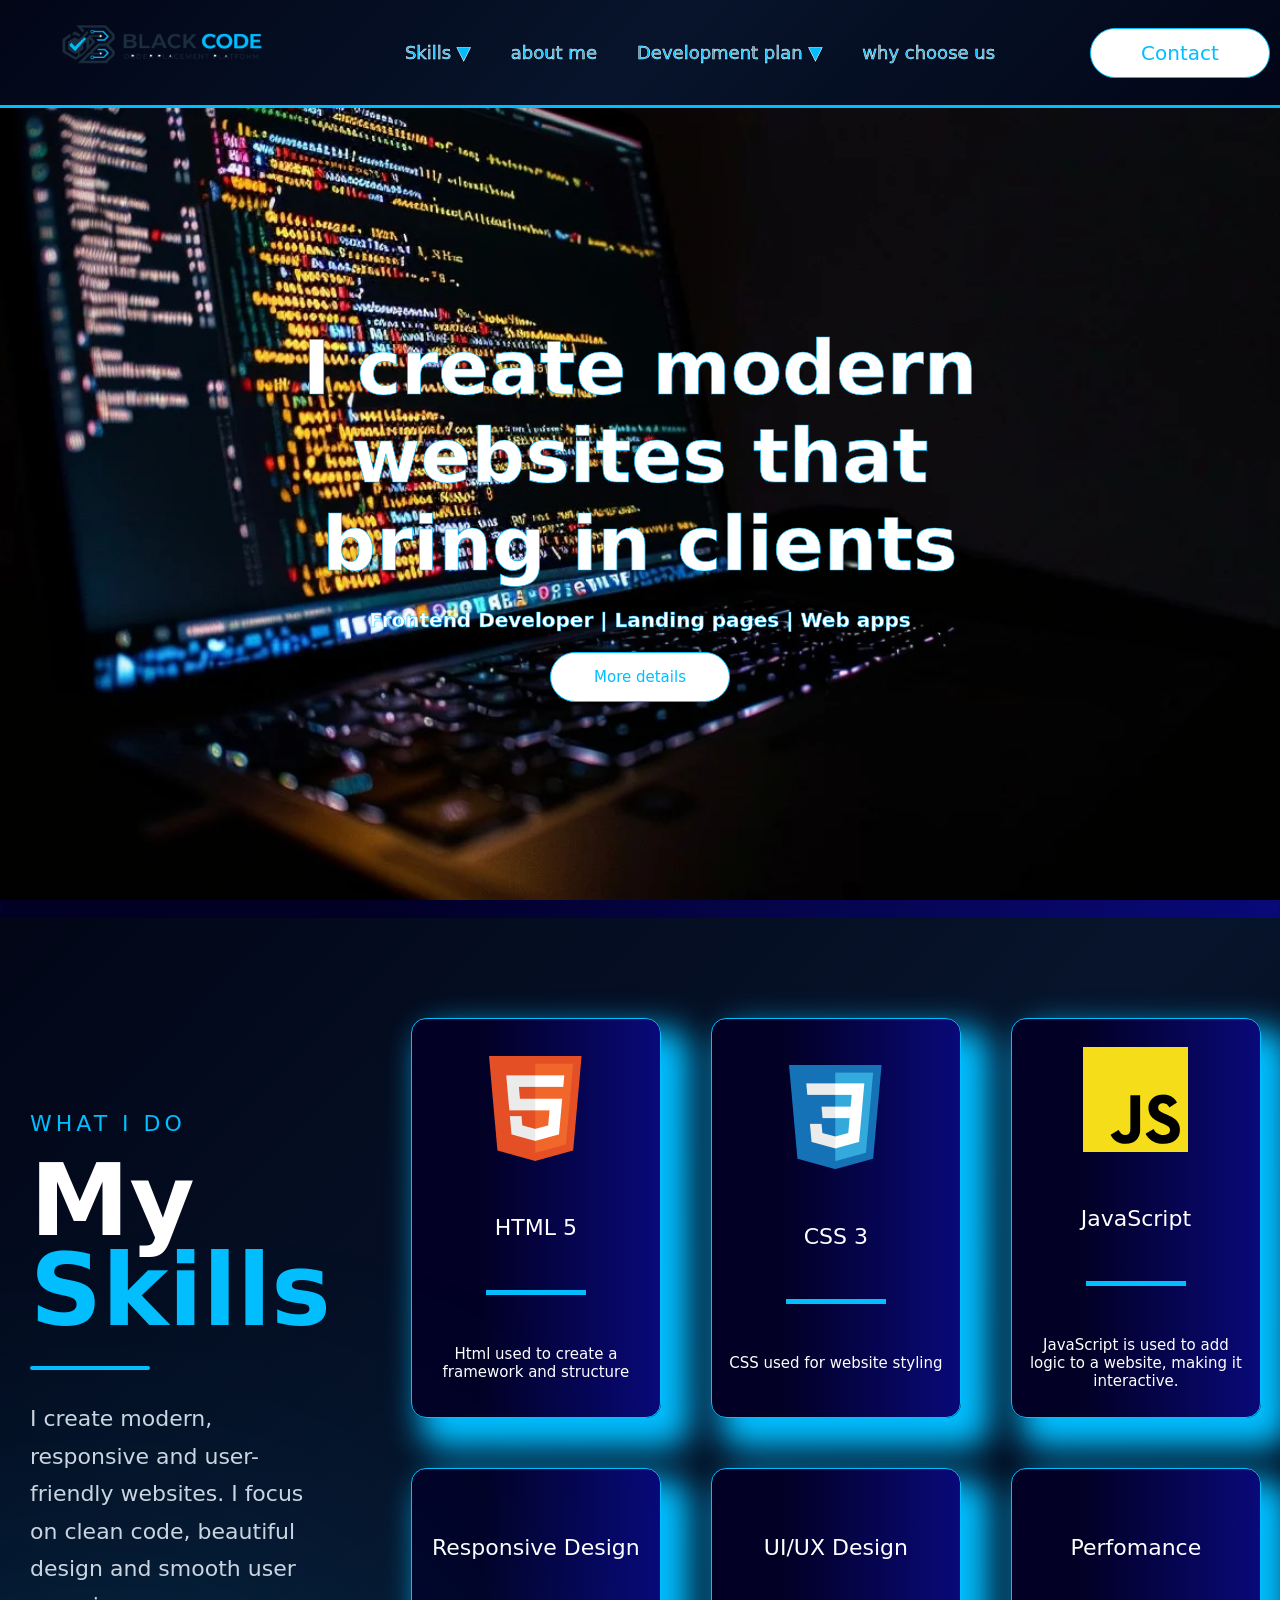
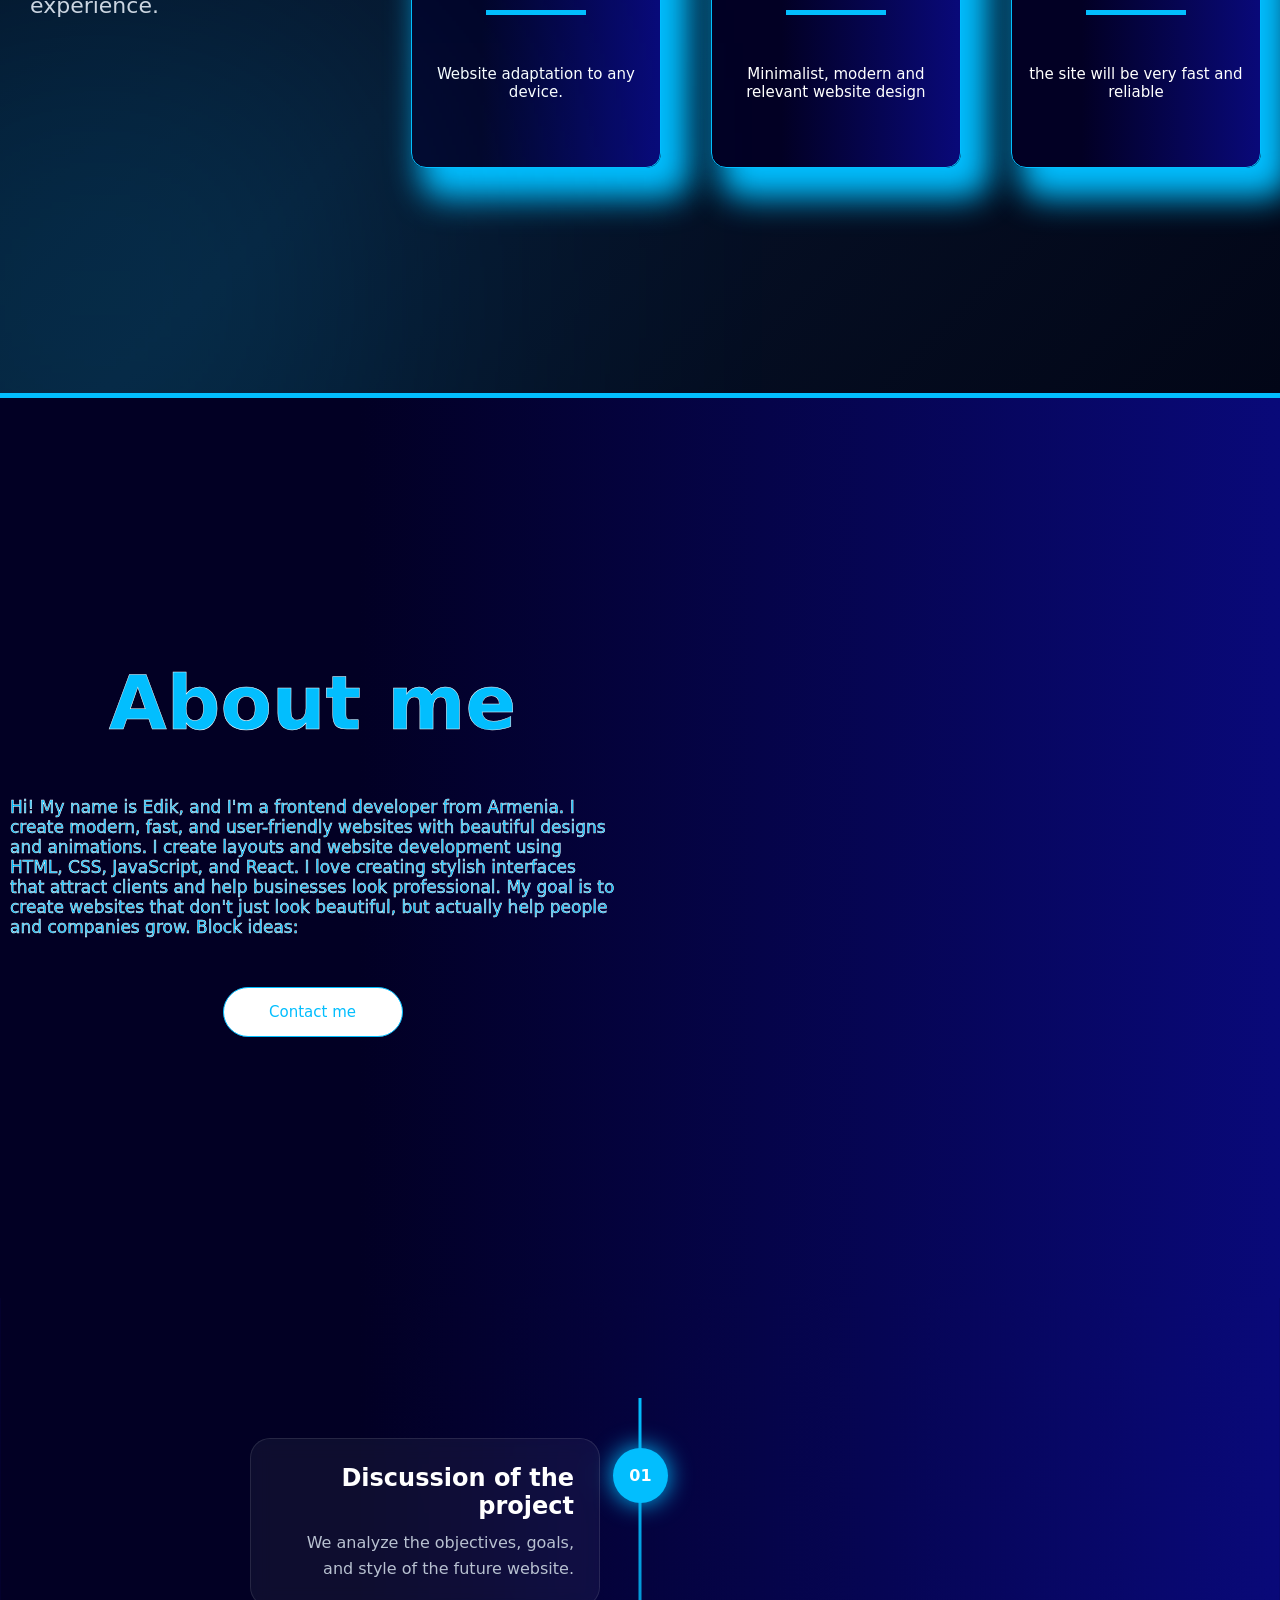
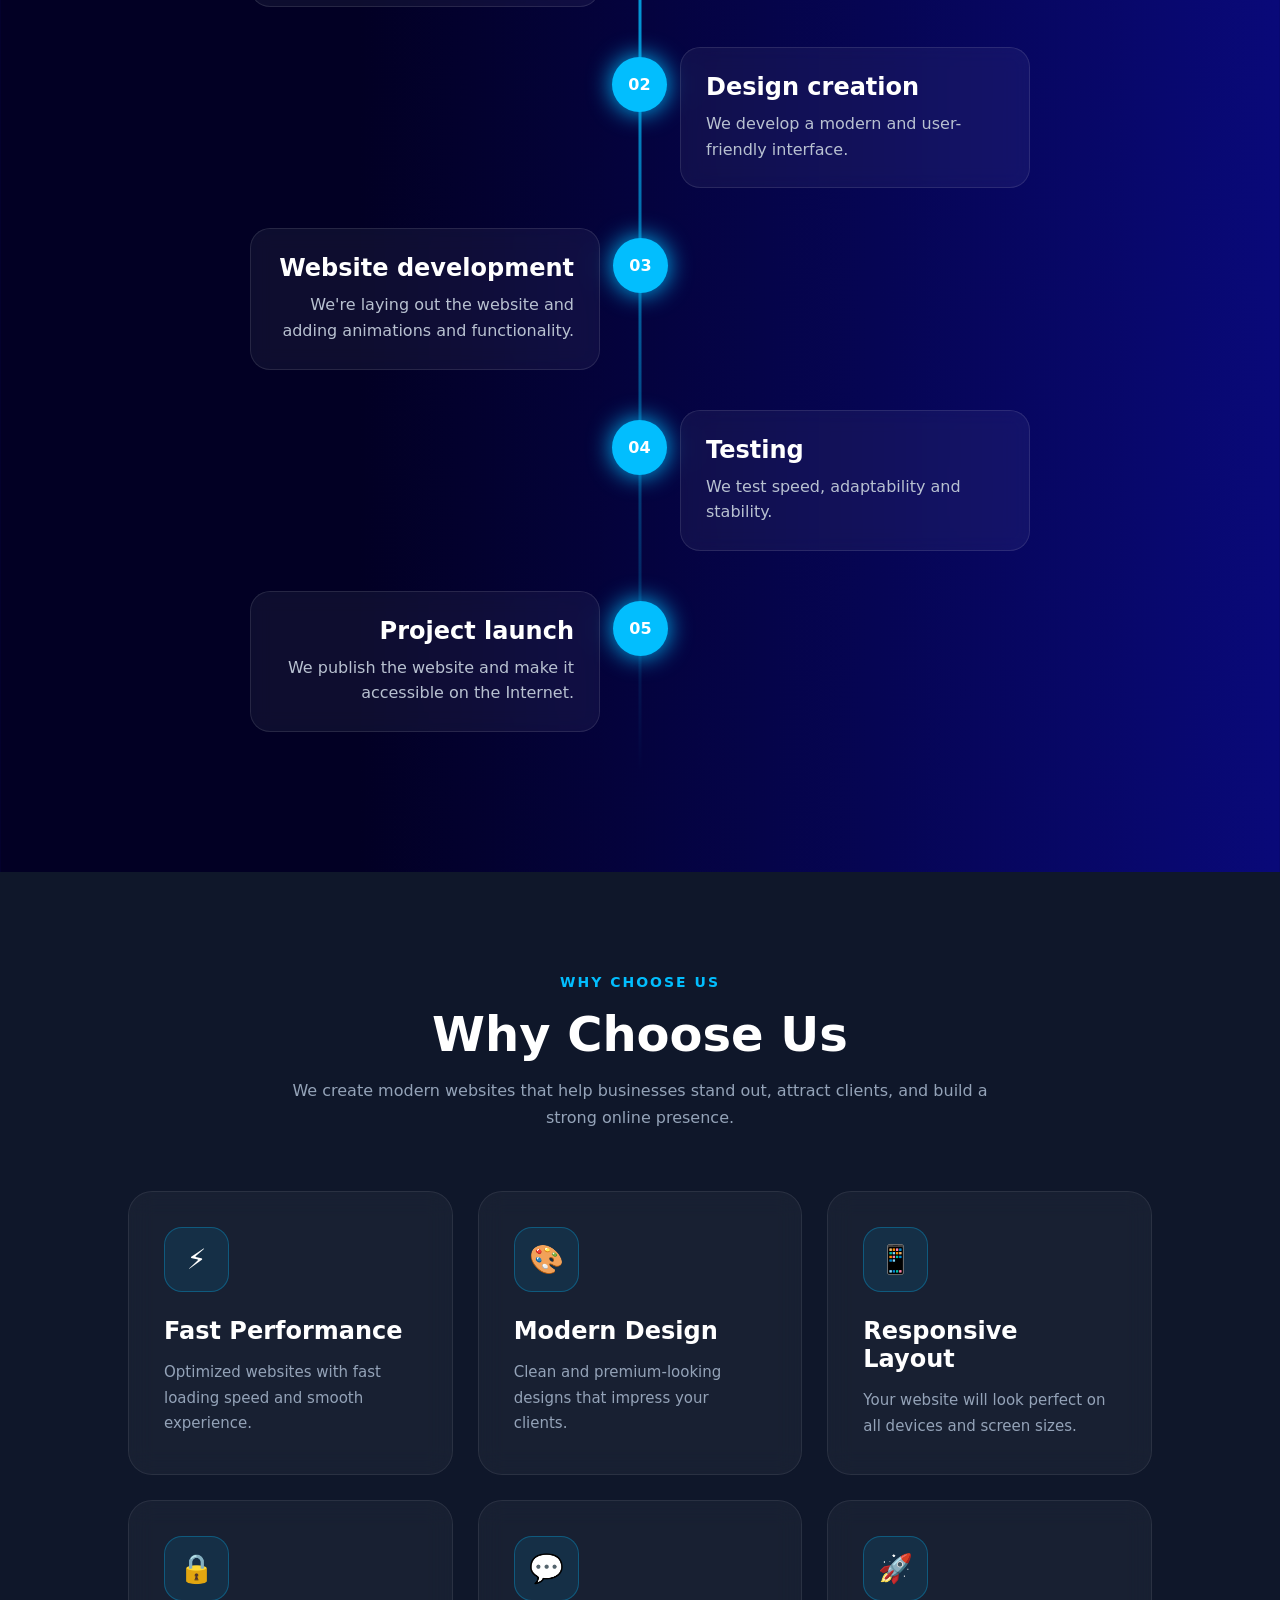
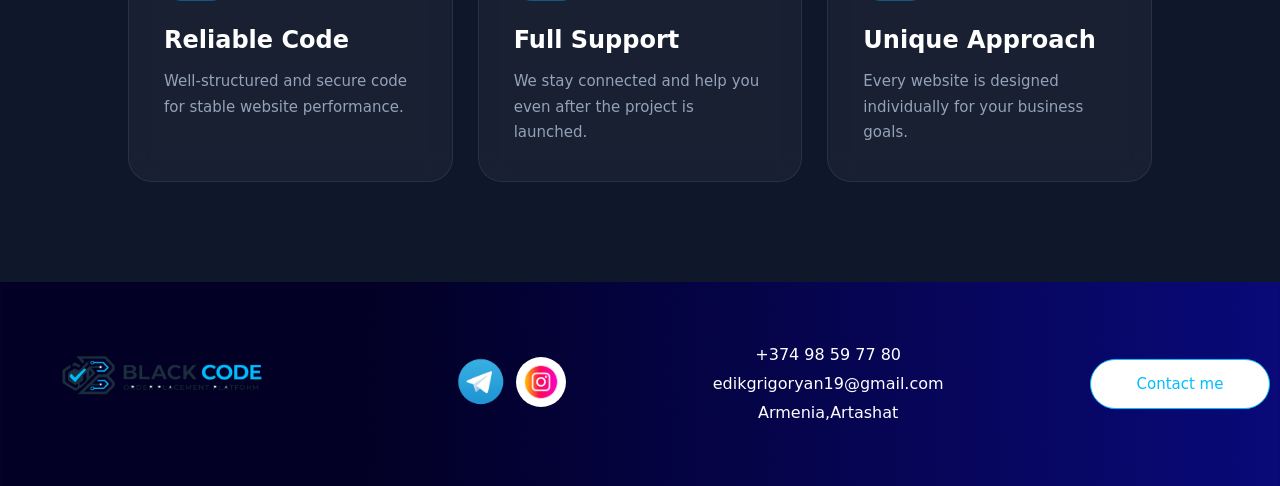
==== index.html @ 73731435 "'commit'" ====
<!doctype html>
<html lang="en">
	<head>
		<meta charset="UTF-8" />
		<meta name="viewport" content="width=device-width, initial-scale=1.0" />
		<title>Document</title>
		<link rel="stylesheet" href="/styles/cursor.css">
		<link rel="stylesheet" href="/styles/style.css" />
		<link rel="stylesheet" href="/styles/media.css">
		
	</head>
	<body>
		<header class="header">
			<div class="header__container">
				<div class="header__logo__div">
					<a href><img class="header__logo" src="/icons/logo.png" alt="Logo" /></a>
				</div>
				<div class="burger">
			  <span></span>
  				<span></span>
 			 <span></span>
	</div>
				<ul class="menu">

					<li class="dropdown">
						<a href="#" class="menu__link">Skills ▼</a>

						<ul class="dropdown__menu">
							<li><a href="#">HTML</a></li>
							<li><a href="#">CSS</a></li>
							<li><a href="#">JavaScript</a></li>
							<li><a href="#">More...</a></li>
						</ul>
					</li>
					<li class="menu__list"><a href class="menu__link">about me</a></li>
					<li class="dropdown">
						<a href="#" class="menu__link">Development plan ▼</a>

						<ul class="dropdown__menu">
							<li><a href="#">Development stages</a></li>
							<li><a href="#">More Info</a></li>
						</ul>
					</li>
					<li class="menu__list"><a href class="menu__link">why choose us</a></li>
				</ul>
				<div class="header__btn">
					<a href>Contact</a>

					<div class="header__btn__shader"></div>

				</div>
			</div>
		</header>
		<main class="main">
			<section class="section1">
				<div class="section1__container">
						<div class="section1__texts">
							<h1 class="section1__title">I create modern websites that bring in clients</h1>
							<h3 class="section1__title2">Frontend Developer | Landing pages | Web apps </h3>
							<div class="section1__btn">
								<a href="#">
									More details
								</a>
							</div>
						</div>
				</div>
			</section>
			<section class="skills">
	<div class="skills__container">

		<div class="skills__content">
			<p class="skills__subtitle">WHAT I DO</p>

			<h2 class="skills__title">
				My <span>Skills</span>
			</h2>

			<div class="skills__line"></div>

			<p class="skills__text">
				I create modern, responsive and user-friendly websites.
				I focus on clean code, beautiful design and smooth user experience.
			</p>

		</div>
			<div class="skills__cards">
				<div class="languages__cards">

					<div class="skill__card">
						<div class="card__icon">
							<img src="/icons/icon1.png" alt="icon">
						</div>
						<h3>HTML 5</h3>
						<div class="skill__card__line"></div>
						<p>Html used to create a framework and structure</p>
					</div>
					<div class="skill__card">
						<div class="card__icon">
							<img src="/icons/icon2.png" alt="icon">
						</div>
						<h3>CSS 3</h3>
						<div class="skill__card__line"></div>
						<p>CSS used for website styling</p>
					</div>
					<div class="skill__card">
						<div class="card__icon">
							<img src="/icons/icon3.png" alt="icon">
						</div>
						<h3>JavaScript</h3>
						<div class="skill__card__line"></div>
						<p>JavaScript is used to add logic to a website, making it interactive.</p>
					</div>
				</div>
				<div class="all__skils">
					<div class="skill__card">
					
							<h3>Responsive Design</h3>
						<div class="skill__card__line"></div>
						<p>Website adaptation to any device.</p>
					</div>
						<div class="skill__card">
					
							<h3>UI/UX Design</h3>
						<div class="skill__card__line"></div>
						<p>Minimalist, modern and relevant website design</p>
					</div>
						<div class="skill__card">
						
							<h3>Perfomance</h3>
						<div class="skill__card__line"></div>
						<p>the site will be very fast and reliable</p>
					</div>
				</div>
			</div>


		</div>

	</div>
</section>
	<section class="about">
		<div class="about__container">
			<div class="about__texts">
				<h1>About me</h1>
				<p>Hi! My name is Edik, and I'm a frontend developer from Armenia.
I create modern, fast, and user-friendly websites with beautiful designs and animations.

I create layouts and website development using HTML, CSS, JavaScript, and React.
I love creating stylish interfaces that attract clients and help businesses look professional.

My goal is to create websites that don't just look beautiful, but actually help people and companies grow.

Block ideas:</p>
					<div class="section1__btn">
								<a href="#">
									Contact me
								</a>
							</div>
			</div>
			<div class="about__image"></div>
		</div>
	</section>
	<section class="timeline">
  <div class="timeline-item">
    <div class="timeline-number">01</div>
    <div class="timeline-content">
      <h3>Discussion of the project</h3>
      <p>
       We analyze the objectives, goals, and style of the future website.
      </p>
    </div>
  </div>

  <div class="timeline-item">
    <div class="timeline-number">02</div>
    <div class="timeline-content">
      <h3>Design creation</h3>
      <p>
       We develop a modern and user-friendly interface.
      </p>
    </div>
  </div>

  <div class="timeline-item">
    <div class="timeline-number">03</div>
    <div class="timeline-content">
      <h3>Website development</h3>
      <p>
      We're laying out the website and adding animations and functionality.
      </p>
    </div>
  </div>

  <div class="timeline-item">
    <div class="timeline-number">04</div>
    <div class="timeline-content">
      <h3>Testing</h3>
      <p>
       We test speed, adaptability and stability.
      </p>
    </div>
  </div>

  <div class="timeline-item">
    <div class="timeline-number">05</div>
    <div class="timeline-content">
      <h3>Project launch</h3>
      <p>
       We publish the website and make it accessible on the Internet.
      </p>
    </div>
  </div>
</section>
		<section class="why-us">
  <div class="__container">
    
    <div class="section-title">
      <span>WHY CHOOSE US</span>
      <h2>Why Choose Us</h2>
      <p>
        We create modern websites that help businesses stand out,
        attract clients, and build a strong online presence.
      </p>
    </div>

    <div class="cards">

      <div class="card">
        <div class="icon">⚡</div>
        <h3>Fast Performance</h3>
        <p>Optimized websites with fast loading speed and smooth experience.</p>
      </div>

      <div class="card">
        <div class="icon">🎨</div>
        <h3>Modern Design</h3>
        <p>Clean and premium-looking designs that impress your clients.</p>
      </div>

      <div class="card">
        <div class="icon">📱</div>
        <h3>Responsive Layout</h3>
        <p>Your website will look perfect on all devices and screen sizes.</p>
      </div>

      <div class="card">
        <div class="icon">🔒</div>
        <h3>Reliable Code</h3>
        <p>Well-structured and secure code for stable website performance.</p>
      </div>

      <div class="card">
        <div class="icon">💬</div>
        <h3>Full Support</h3>
        <p>We stay connected and help you even after the project is launched.</p>
      </div>

      <div class="card">
        <div class="icon">🚀</div>
        <h3>Unique Approach</h3>
        <p>Every website is designed individually for your business goals.</p>
      </div>

    </div>
  </div>
</section>
		</main>
		
			<footer class="footer">
				<div class="footer__container">
					<div class="header__logo__div">
					<a href><img class="header__logo" src="/icons/logo.png" alt="Logo" /></a>
				</div>
				<div class="footer__icons">
					<a href=""><img src="/icons/icon4.png" alt="icon"></a>
					<a href=""><img src="/icons/icon5.png" alt="icon"></a>
		
				</div>
				<ul class="footer__contacts">
					<li class="tell">+374 98 59 77 80</li>
					<li class="email">edikgrigoryan19@gmail.com</li>
					<li class="adress">Armenia,Artashat</li>
				</ul>
						<div class="section1__btn">
								<a href="#">
								Contact me
								</a>
							</div>
			</div>
			</footer>

		<div class="cursor"></div>
		<script src="/scripts/cursor.js"></script>
		<script src="/scripts/script.js"></script>
	</body>
</html>
---- styles/cursor.css ----
/* след курсора */

.trail{
	width:20px;
	height:20px;
	border:2px solid #02befe;
	border-radius:50%;
	position:fixed;
	pointer-events:none;
	transform:translate(-50%, -50%);
	animation:fade 0.6s linear forwards;
	z-index:9998;
}

@keyframes fade{
	to{
		opacity:0;
		transform:translate(-50%, -50%) scale(0.3);
	}
}
---- styles/style.css ----
* {
  padding: 0px;
  margin: 0px;
  box-sizing: border-box;
  font-family:
    system-ui,
    -apple-system,
    BlinkMacSystemFont,
    "Segoe UI",
    Roboto,
    Oxygen,
    Ubuntu,
    Cantarell,
    "Open Sans",
    "Helvetica Neue",
    sans-serif;
  list-style: none;
  text-decoration: none;
}

[class*="__container"] {
  max-width: 1260px;
  margin: 0 auto;
}
body{
	background: linear-gradient(
    90deg,
    rgba(2, 0, 36, 1) 28%,
    rgba(9, 9, 121, 1) 100%,
    rgba(0, 212, 255, 1) 100%
  );
	
}
/* header styles */

.header {
  width: 100%;
  height: 12vh;
  background-color: rgba(233, 233, 233, 0.7);
  display: flex;
  align-items: center;
  justify-content: center;
  border-bottom: 3px solid #02befe;
  background: linear-gradient(135deg, #020617, #07142b, #020617);
  backdrop-filter: blur(15px);
}

.header__container {
  width: 100%;
  height: 100%;
  display: flex;
  align-items: center;
  justify-content: space-between;
}

.header__logo__div {
  display: flex;
  align-items: center;
  justify-content: center;
  transition: 0.5s;
}

.header__logo {
  width: 300px;
  height: 200px;
  object-fit: cover;
}

.menu {
  display: flex;

  gap: 40px;
  justify-content: space-between;
  align-items: center;
}
.burger{
    display:none;
    flex-direction:column;
    gap:6px;
    cursor:pointer;
    z-index:1001;
}

.burger span{
    width:28px;
    height:3px;
    background:#fff;
    border-radius:10px;
    transition:0.3s;
}



.burger.active span:nth-child(1){
    transform:rotate(45deg) translate(6px,6px);
}

.burger.active span:nth-child(2){
    opacity:0;
}

.burger.active span:nth-child(3){
    transform:rotate(-45deg) translate(7px,-7px);
}


.menu__link {
  color: #02befe;
  font-size: 18px;
  font-weight: 500;
  -webkit-text-stroke: 0.5px #fff;
}

.header__btn {
  position: static;
  width: 180px;
  height: 50px;
  border: none;
  position: relative;
  display: flex;
  align-items: center;
  justify-content: center;

  border: 1px solid #02befe;
  background-color: #fff;
  border-radius: 50px;
}

.header__btn > a {
  font-size: 20px;
  font-weight: 400;
  color: #02befe;
}

/* ACCORDION */

.dropdown {
  position: relative;
}

.dropdown__menu {
  position: absolute;
  top: 35px;
  left: 0;

  width: 220px;
  background: white;
  border-radius: 15px;
  overflow: hidden;

  opacity: 0;
  visibility: hidden;
  transform: translateY(10px);

  transition: 0.3s;
  box-shadow: 0 10px 30px rgba(0, 0, 0, 0.1);
}

.dropdown:hover .dropdown__menu {
  opacity: 1;
  visibility: visible;
  transform: translateY(0);
}

.dropdown__menu li {
  border-bottom: 1px solid #eee;
}

.dropdown__menu li:last-child {
  border-bottom: none;
}

.dropdown__menu a {
  display: block;
  padding: 16px;
  color: #02befe;
  font-weight: 500;
  transition: 0.3s;
}

.dropdown__menu a:hover {
  background: #02befe;
  color: white;
  padding-left: 25px;
}

.header__btn__shader {
  position: absolute;
  width: 180px;
  height: 50px;
  background-color: #02befe;
  border-radius: 50px;
  top: 8px;
  left: 20px;
  z-index: -100;
  display: none;
}

.header__btn:hover > .header__btn__shader {
  display: flex;
}

.menu__link:hover {
  text-decoration: underline 2px;
}

.header__logo__div:hover {
  padding-bottom: 10px;
  transition: 1s;
}

/* Content */

.section1 {
  width: 100%;
  height: 90vh;
  background-image: url(/img/img1.jpg);
  background-size: cover;
  background-repeat: no-repeat;
  background-position: center;
  background-attachment: fixed;
  display: flex;
  align-items: center;
  justify-content: center;
}

.section1__container {
  display: flex;
  align-items: center;
  justify-content: center;
  color: #fff;
}

.section1__title {
  width: 700px;
  font-size: 75px;
  text-align: center;
  font-weight: 600;
  -webkit-text-stroke: 0.7px #02befe;
}

.section1__texts {
  display: flex;
  flex-direction: column;
  align-items: center;
  justify-content: center;
  gap: 20px;
}

.section1__title2 {
  font-size: 20px;
  -webkit-text-stroke: 0.5px #02befe;
}

.section1__btn {
  position: static;
  width: 180px;
  height: 50px;
  border: none;
  position: relative;
  display: flex;
  align-items: center;
  justify-content: center;

  border: 1px solid #02befe;
  background-color: #fff;
  border-radius: 50px;
  transition: 1s;
}

.section1__btn > a {
  font-size: 15px;
  text-align: center;
  font-weight: 400;
  color: #02befe;
}

.section1__btn:hover > a {
  color: #fff;
  transition: 1s;
}

.section1__btn:hover {
  border: none;
  background-color: #02befe;
  border: 2px solid #000;
  transform: scale(1.2);
  transition: 1s;
}


.skills {
  width: 100%;
  height: 120vh;
  padding: 100px 0;
  background: linear-gradient(135deg, #020617, #07142b, #020617);
  position: relative;
  overflow: hidden;
  border-bottom: 5px solid #02befe;
}

.skills::before {
  content: "";
  position: absolute;
  width: 500px;
  height: 500px;
  background: #02befe;
  filter: blur(180px);
  opacity: 0.25;
  left: -150px;
  bottom: -150px;
}

.skills__container {
  padding: 0 20px;
  display: flex;
  justify-content: space-between;
  align-items: center;
  gap: 80px;
}

.skills__content {
  max-width: 500px;
  z-index: 2;
}

.skills__subtitle {
  color: #02befe;
  font-size: 22px;
  letter-spacing: 4px;
  margin-bottom: 20px;
}

.skills__title {
  font-size: 100px;
  line-height: 0.9;
  color: white;
  margin-bottom: 30px;
  font-weight: 800;
}

.skills__title span {
  color: #02befe;
}

.skills__line {
  width: 120px;
  height: 4px;
  background: #02befe;
  border-radius: 20px;
  margin-bottom: 30px;
}

.skills__text {
  font-size: 22px;
  line-height: 1.7;
  color: #cbd5e1;
  margin-bottom: 50px;
}

.skills__btn {
  width: 240px;
}

.skills__cards {
  display: flex;
  align-items: center;
  justify-content: center;
  flex-direction: column;
  gap: 50px;
}

.all__skils {
  display: flex;
  align-items: center;
  justify-content: center;
  gap: 50px;
}

.languages__cards {
  display: flex;
  align-items: center;
  justify-content: center;
  gap: 50px;
}

.skill__card {
  width: 250px;
  height: 400px;
  border: 1px solid #02befe;
  display: flex;
  flex-direction: column;
  align-items: center;
  justify-content: center;
  border-radius: 15px;
  gap: 50px;
  padding: 15px;
  color: #fff;
  text-align: center;
  background: #020024;
  background: linear-gradient(
    90deg,
    rgba(2, 0, 36, 1) 28%,
    rgba(9, 9, 121, 1) 100%,
    rgba(0, 212, 255, 1) 100%
  );
  -webkit-box-shadow: 19px 20px 32px 10px #07142b;
  box-shadow: 19px 20px 32px 10px #02befe;
  transition: 1s;
}

.skill__card__line {
  width: 100px;
  height: 5px;
  background-color: #02befe;
}

.skill__card > h3 {
  font-size: 22px;
  font-weight: 400;
}

.skill__card > p {
  font-size: 15px;
  font-weight: 300;
}

.all__skils > .skill__card {
  height: 300px;
}

.skill__card:hover {
  transform: scale(1.2);
  -webkit-box-shadow: -50px -50px 0px -30px rgba(0, 0, 0, 0);
  box-shadow: -50px -50px 0px -30px rgba(0, 0, 0, 0);
  transition: 1s;
}
.about{
	width: 100%;
	height: 100vh;
	display: flex;
	align-items: center;
	justify-content: center;
 background: linear-gradient(
    90deg,
    rgba(2, 0, 36, 1) 28%,
    rgba(9, 9, 121, 1) 100%,
    rgba(0, 212, 255, 1) 100%
  );
}

.about__container{
	display: flex;
	align-items: center;
	justify-content: center;
	gap: 50px;
}
.about__texts{
	width: 50%;
	display: flex;
	flex-direction: column;
	align-items: center;
	justify-content: center;
	gap: 50px;
		color: #02befe;
}
.about__image{
	width: 50%;
	height: 100vh;
	background-image: url(/img/img2.jpg);

	background-repeat: no-repeat;
	background-size: cover;
	background-attachment: fixed;
	background-position: center;
}
.about__texts>h1{
	font-size: 75px;
	font-size: 400;
	-webkit-text-stroke: 0.5px #fff;

}
.about__texts>p{
	font-size: 17px;
	-webkit-text-stroke: 0.5px #fff;
}


.timeline{
  position:relative;
  max-width:900px;
  margin:100px auto;
  padding:20px;
  
}

.timeline::before{
  content:'';
  position:absolute;
  left:50%;
  top:0;
  width:3px;
  height:100%;
  background:linear-gradient(
    to bottom,
    #02befe,
    transparent
  );
  transform:translateX(-50%);
}

.timeline-item{
  position:relative;
  width:50%;
  padding:20px 40px;
  box-sizing:border-box;
}

.timeline-item:nth-child(odd){
  left:0;
  text-align:right;
}

.timeline-item:nth-child(even){
  left:50%;
}

.timeline-number{
  position:absolute;
  top:30px;
  width:55px;
  height:55px;
  background:#02befe;
  border-radius:50%;
  display:flex;
  align-items:center;
  justify-content:center;
  color:white;
  font-weight:bold;
  box-shadow:0 0 25px #02befe;
}

.timeline-item:nth-child(odd) .timeline-number{
  right:-28px;
}

.timeline-item:nth-child(even) .timeline-number{
  left:-28px;
}

.timeline-content{
  background:rgba(255,255,255,0.05);
  border:1px solid rgba(255,255,255,0.1);
  padding:25px;
  border-radius:20px;
  backdrop-filter:blur(10px);
  transition:0.4s;
}

.timeline-content:hover{
  transform:translateY(-8px);
  border-color:#02befe;
  box-shadow:0 0 30px rgba(2,190,254,0.3);
}

.timeline-content h3{
  color:white;
  margin-bottom:10px;
  font-size:24px;
}

.timeline-content p{
  color:#b8c1d1;
  line-height:1.6;
}
.why-us{
    padding:100px 10%;
    background:#0f172a;
    color:white;
    position:relative;
    overflow:hidden;
}



.section-title{
    text-align:center;
    margin-bottom:60px;
}

.section-title span{
    color:#02befe;
    font-size:14px;
    letter-spacing:2px;
    font-weight:600;
}

.section-title h2{
    font-size:48px;
    margin:15px 0;
    font-weight:700;
}

.section-title p{
    color:#94a3b8;
    max-width:700px;
    margin:auto;
    line-height:1.7;
    font-size:16px;
}

.cards{
    display:grid;
    grid-template-columns:repeat(auto-fit,minmax(280px,1fr));
    gap:25px;
}

.card{
    background:rgba(255,255,255,0.04);
    border:1px solid rgba(255,255,255,0.08);
    border-radius:24px;
    padding:35px;
    transition:0.4s ease;
    backdrop-filter:blur(12px);
    position:relative;
}

.card::before{
    content:"";
    position:absolute;
    inset:0;
    border-radius:24px;
    padding:1px;
    background:linear-gradient(135deg,#02befe,transparent);

    -webkit-mask-composite:xor;
            mask-composite:exclude;
    opacity:0;
    transition:0.4s;
}

.card:hover::before{
    opacity:1;
}

.card:hover{
    transform:translateY(-10px);
    box-shadow:0 0 30px rgba(2,190,254,0.2);
}

.icon{
    width:65px;
    height:65px;
    background:rgba(2,190,254,0.1);
    border:1px solid rgba(2,190,254,0.3);
    border-radius:18px;
    display:flex;
    align-items:center;
    justify-content:center;
    font-size:28px;
    margin-bottom:25px;
}

.card h3{
    font-size:24px;
    margin-bottom:15px;
}

.card p{
    color:#94a3b8;
    line-height:1.7;
    font-size:15px;
}
.footer{
	width: 100%;
	height: 10vh;
}
.footer__container{
	display: flex;
	align-items: center;
	justify-content: space-between;
}
.footer__contacts{
	display: flex;
	flex-direction: column;
	align-items: center;
	justify-content: center;
	gap: 10px;
}
.footer__contacts>li{
	color: #fff;
}
.footer__icons>a>img{
	width: 50px;
	height: 50px;
	border-radius: 50%;
	overflow: hidden;
}
.footer__icons{
	display:flex;
	justify-content: center;
	align-items: center;
	gap: 10px;
}
.footer__container>.header__logo__div:hover {
  padding-bottom: 0px;
}
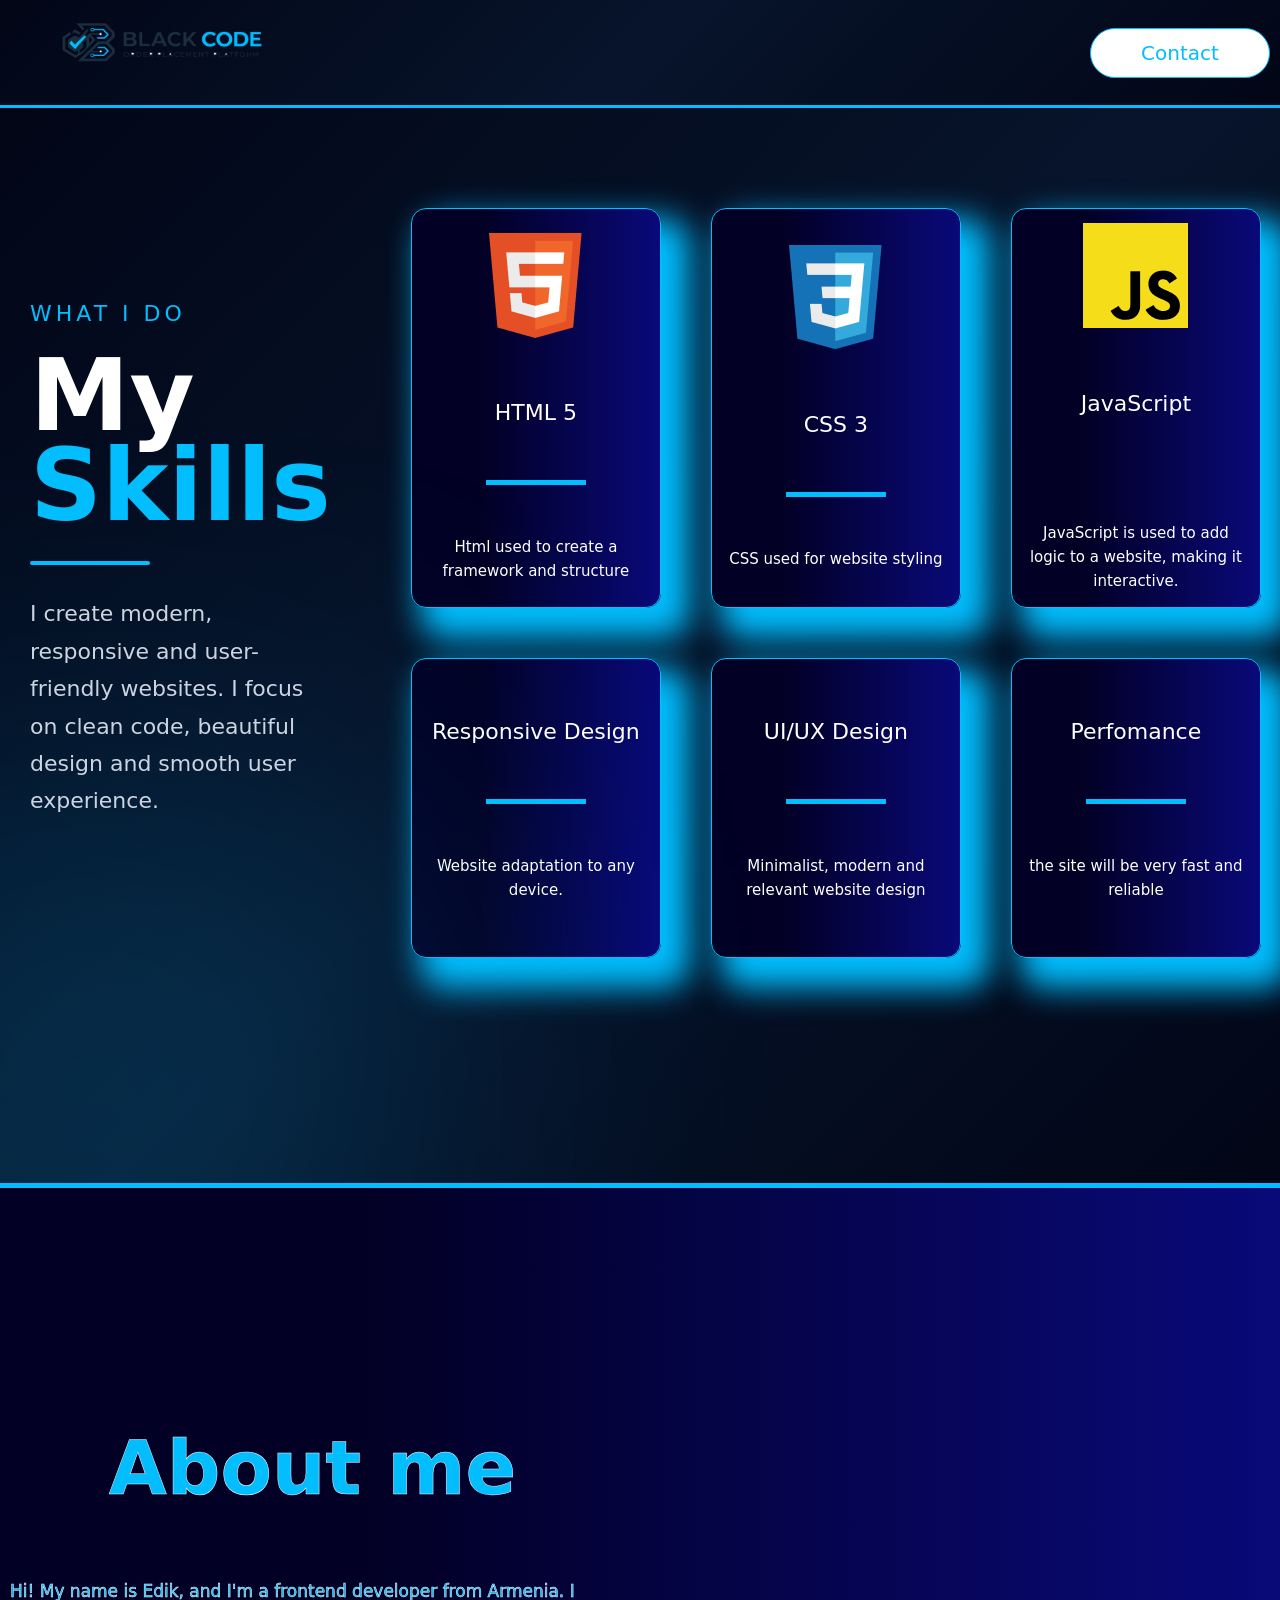
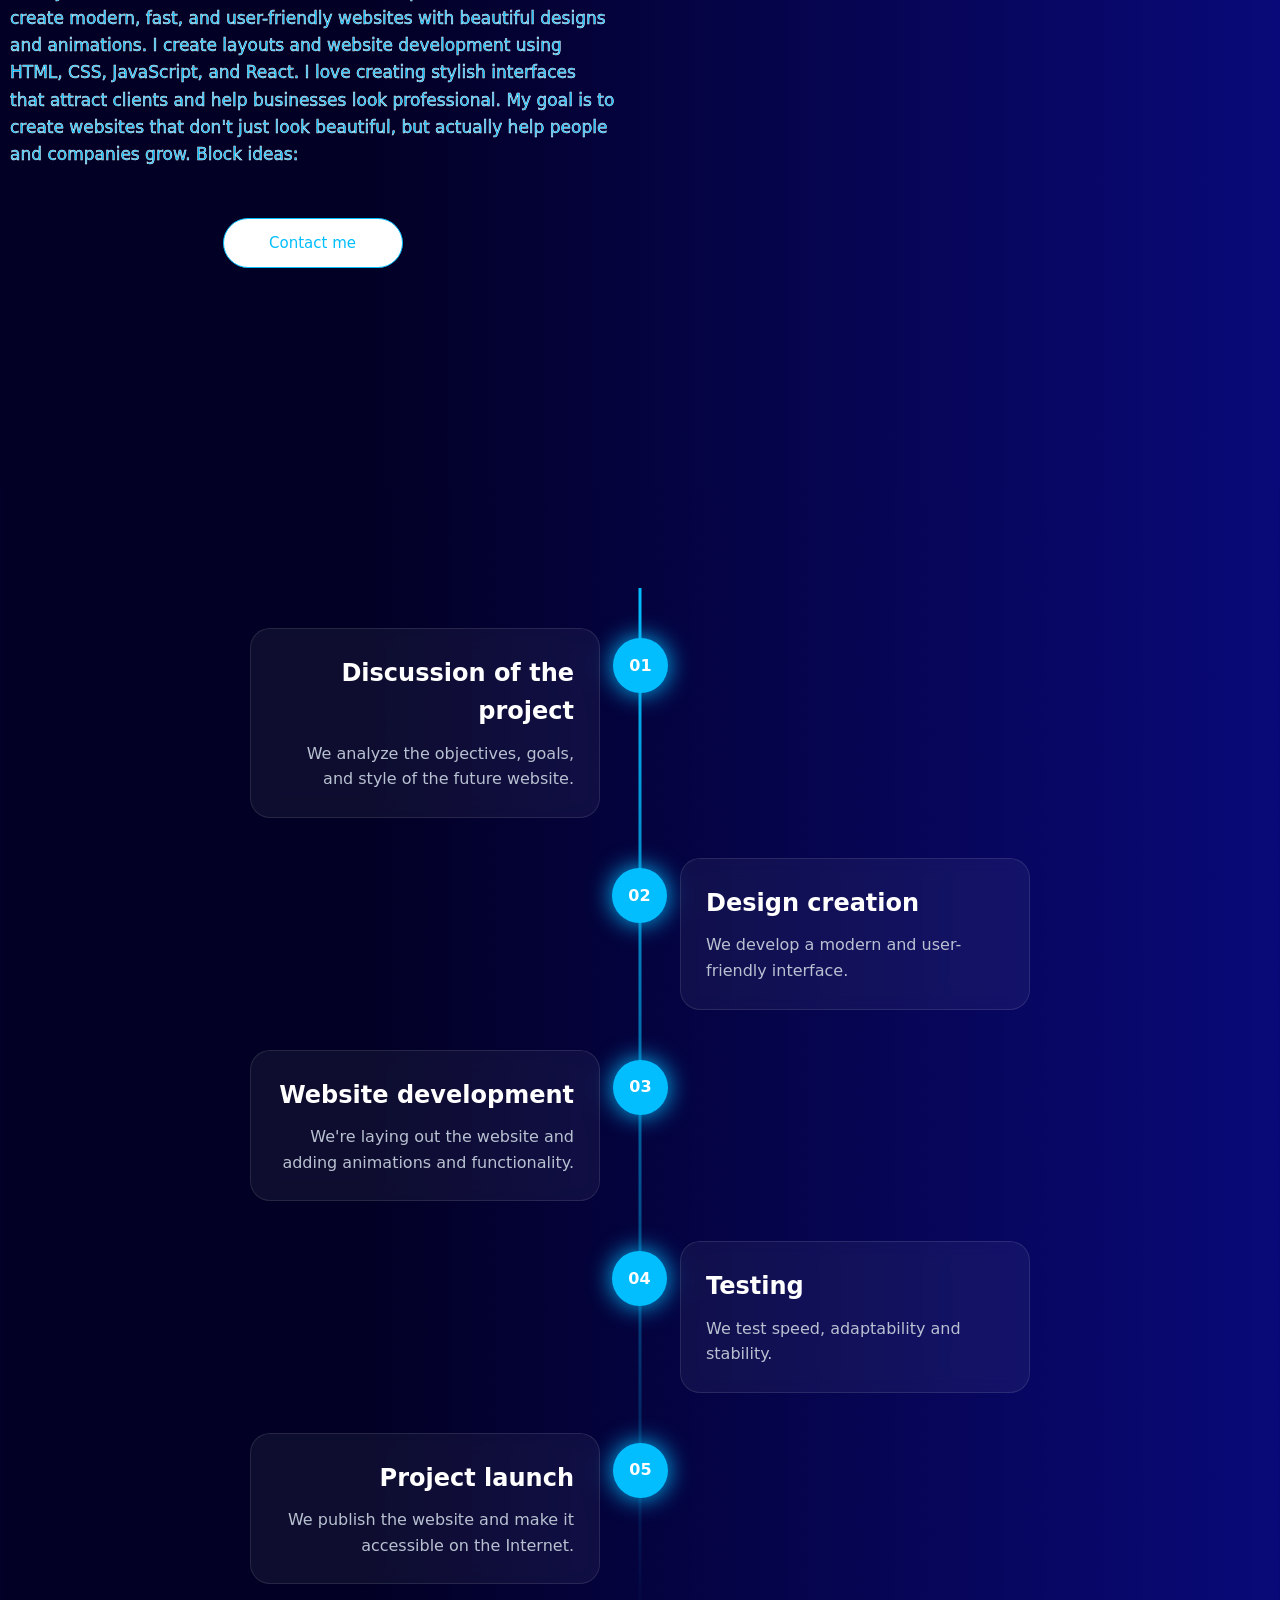
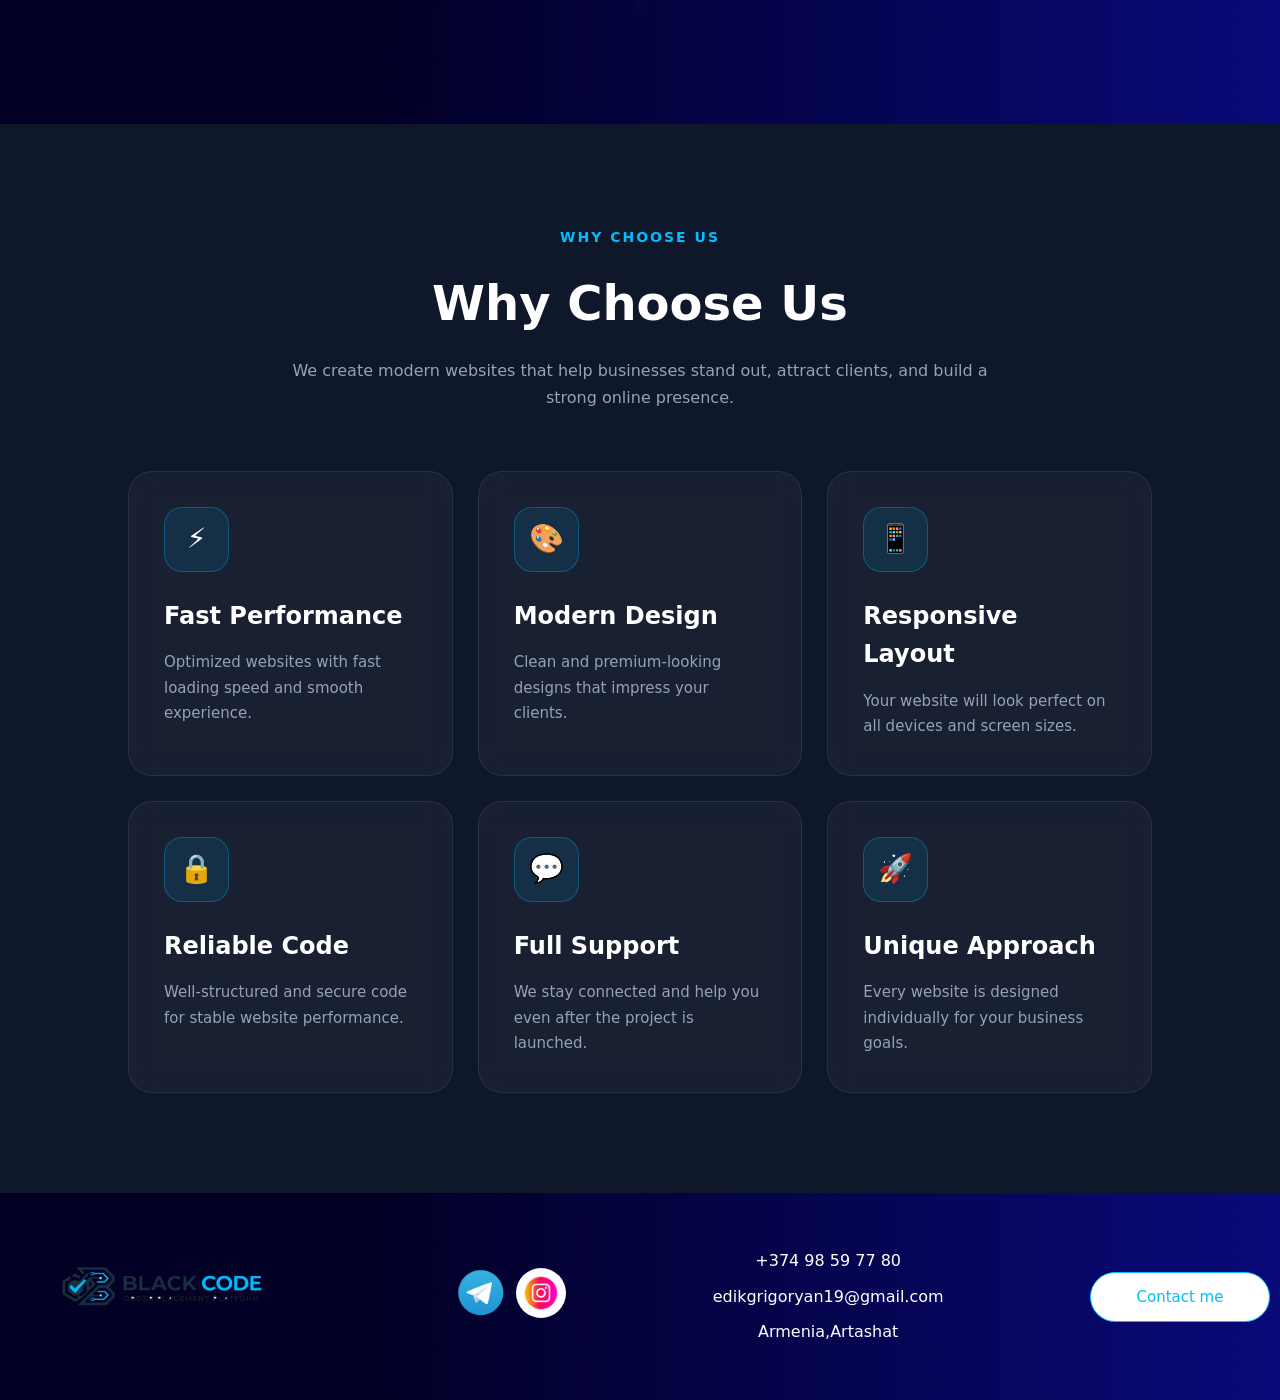
==== commit f96cdd95: "save" ====
--- a/index.html
+++ b/index.html
@@ -49,10 +49,14 @@
 					<div class="header__btn__shader"></div>
 
 				</div>
+				
+
+ 
+				
 			</div>
 		</header>
 		<main class="main">
-			<section class="section1">
+		<!-- 	<section class="section1">
 				<div class="section1__container">
 						<div class="section1__texts">
 							<h1 class="section1__title">I create modern websites that bring in clients</h1>
@@ -64,7 +68,7 @@
 							</div>
 						</div>
 				</div>
-			</section>
+			</section> -->
 			<section class="skills">
 	<div class="skills__container">
 
--- a/styles/style.css
+++ b/styles/style.css
@@ -706,3 +706,158 @@
   padding-bottom: 0px;
 }
 
+.menu{
+	display: none;
+}
+/*______________________________________________*/
+:root {
+  --primary-color: #2c3e50;
+  --secondary-color: #3498db;
+  --background-color: #ecf0f1;
+  --text-color: #333;
+  --hover-color: #2980b9;
+}
+
+/* Base Styles */
+
+
+body {
+  font-family: "Inter", -apple-system, BlinkMacSystemFont, "Segoe UI", Roboto,
+    Oxygen, Ubuntu, Cantarell, "Open Sans", "Helvetica Neue", sans-serif;
+  background-color: var(--background-color);
+  color: var(--text-color);
+  line-height: 1.6;
+}
+
+/* Responsive Adjustments */
+@media (min-width: 768px) {
+  .nav-menu {
+    width: 750px;
+  }
+}
+/*Medium Screens */
+@media (min-width: 922px) {
+  .nav-menu {
+    width: 970px;
+  }
+}
+/*Large Screens */
+@media (min-width: 1200px) {
+  .nav-menu {
+    width: 1170px;
+  }
+}
+
+/* Burger Icon Container */
+.burger-container {
+  position: fixed;
+  top: 20px;
+  right: 20px;
+  z-index: 100;
+  cursor: pointer;
+  width: 40px;
+  height: 30px;
+  display: flex;
+  flex-direction: column;
+  justify-content: space-between;
+  padding: 5px;
+  border-radius: 5px;
+  background: hwb(0 100% 0% / 0.1);
+  backdrop-filter: blur(10px);
+  box-shadow: 0 4px 6px #0000001a;
+}
+
+/* Burger Icon Lines */
+.burger-line {
+  width: 100%;
+  height: 3px;
+  background-color: var(--primary-color);
+  border-radius: 2px;
+  transform-origin: center;
+  transition: all 0.4s ease-in-out;
+}
+
+/* Checkbox Hack */
+#burger-toggle {
+  display: none;
+}
+
+/* Navigation Styles */
+.nav-menu {
+	height: 500px;
+  position: fixed;
+  top: 0;
+  right: -300px;
+  width: 300px;
+  
+  background: linear-gradient(135deg, var(--primary-color) 0%, #273849 100%);
+  transition: right 0.4s cubic-bezier(0.77, 0.2, 0.05, 1);
+  box-shadow: -4px 0 15px #00000033;
+  overflow-y: auto;
+  padding-top: 100px;
+  z-index: 100;
+}
+
+.nav-menu::before {
+  content: "";
+  position: absolute;
+  top: 0;
+  left: 0;
+  width: 100%;
+  height: 80px;
+  background: #ffffff0d;
+  backdrop-filter: blur(10px);
+}
+
+.nav-menu ul {
+  list-style-type: none;
+}
+
+.nav-menu ul li {
+  margin: 0 15px;
+  border-bottom: 1px solid #ffffff1a;
+}
+
+.nav-menu ul li a {
+  color: white;
+  text-decoration: none;
+  display: block;
+  padding: 15px;
+  font-weight: 500;
+  position: relative;
+  overflow: hidden;
+}
+
+.nav-menu ul li a::after {
+  content: "";
+  position: absolute;
+  bottom: 0;
+  left: -100%;
+  width: 100%;
+  height: 2px;
+  background-color: var(--secondary-color);
+  transition: left 0.3s ease;
+}
+
+.nav-menu ul li a:hover::after {
+  left: 0;
+}
+
+/* Burger Icon Animation on Checkbox Checked */
+#burger-toggle:checked ~ .burger-container .burger-line:nth-child(1) {
+  transform: rotate(45deg) translate(5px, 5px);
+}
+
+#burger-toggle:checked ~ .burger-container .burger-line:nth-child(2) {
+  opacity: 0;
+}
+
+#burger-toggle:checked ~ .burger-container .burger-line:nth-child(3) {
+  transform: rotate(-45deg) translate(5px, -5px);
+}
+
+/* Navigation Slide In */
+#burger-toggle:checked ~ .nav-menu {
+  right: 0;
+}
+
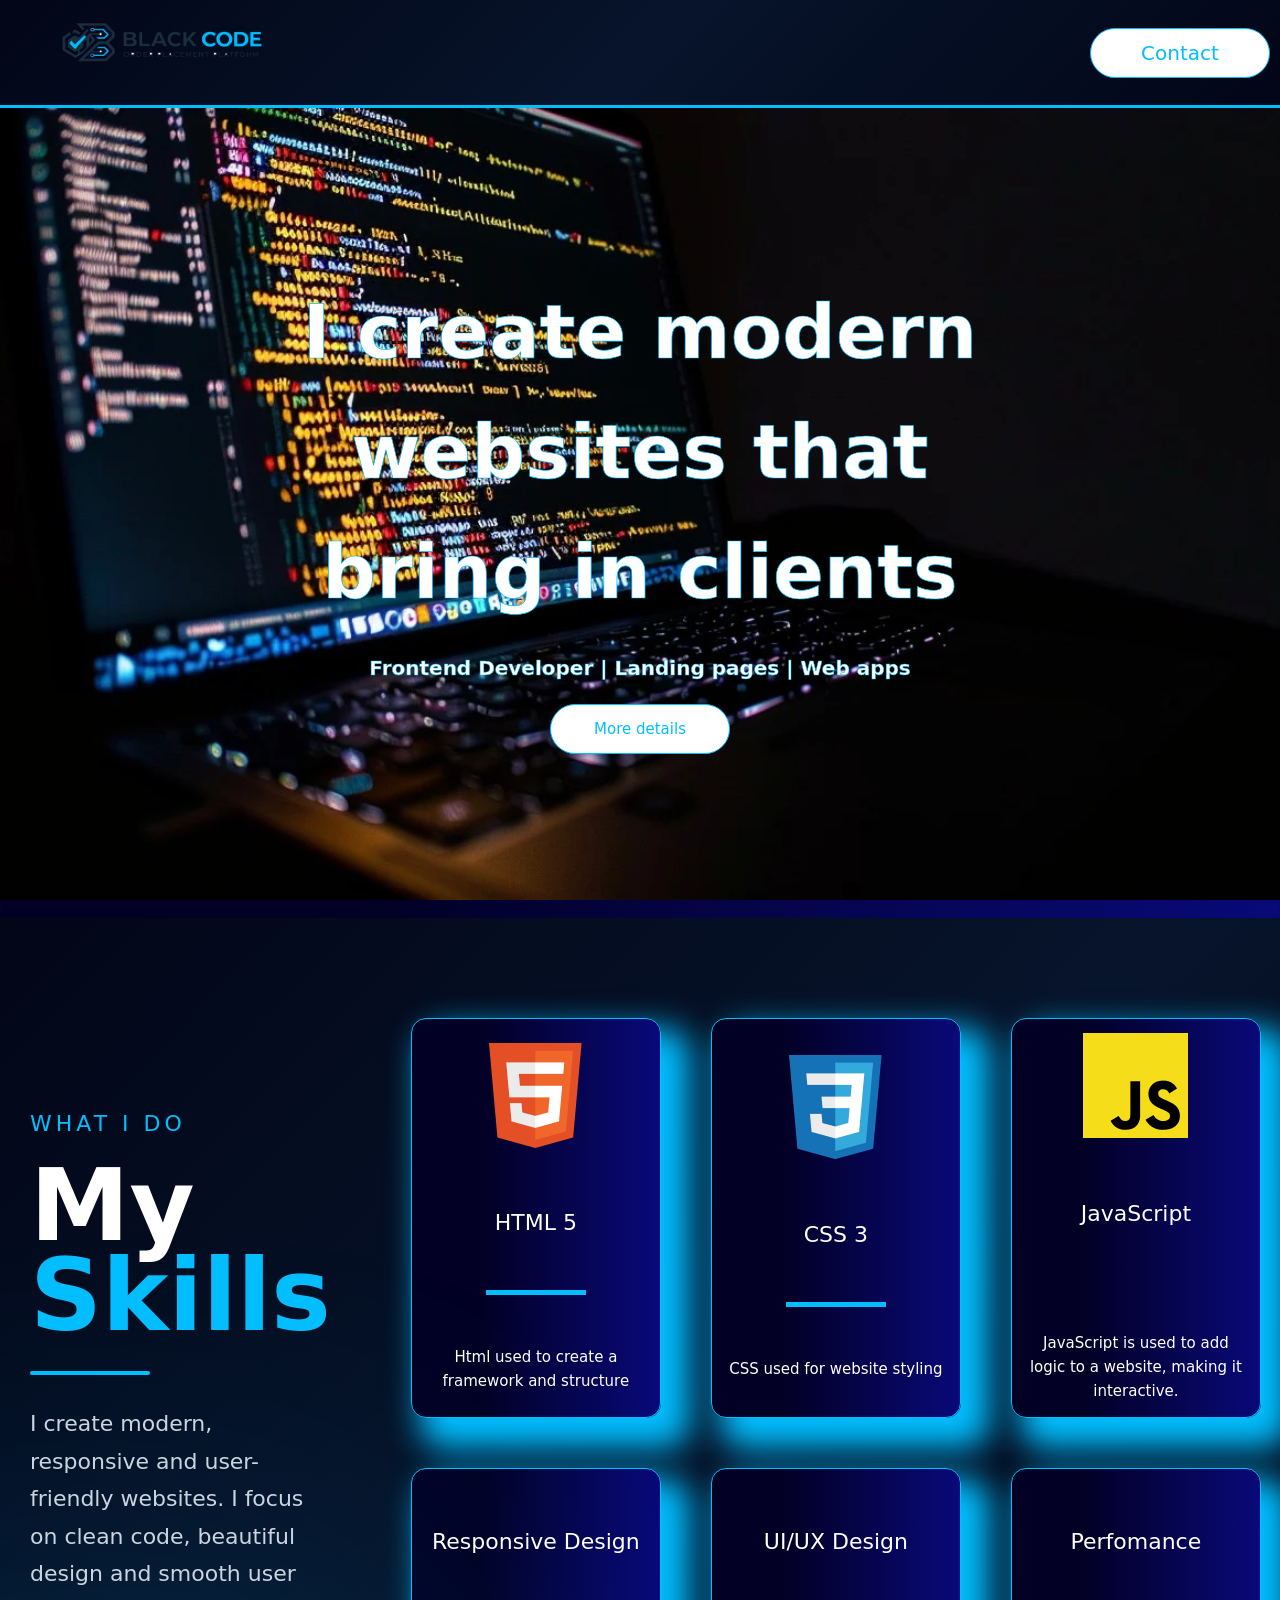
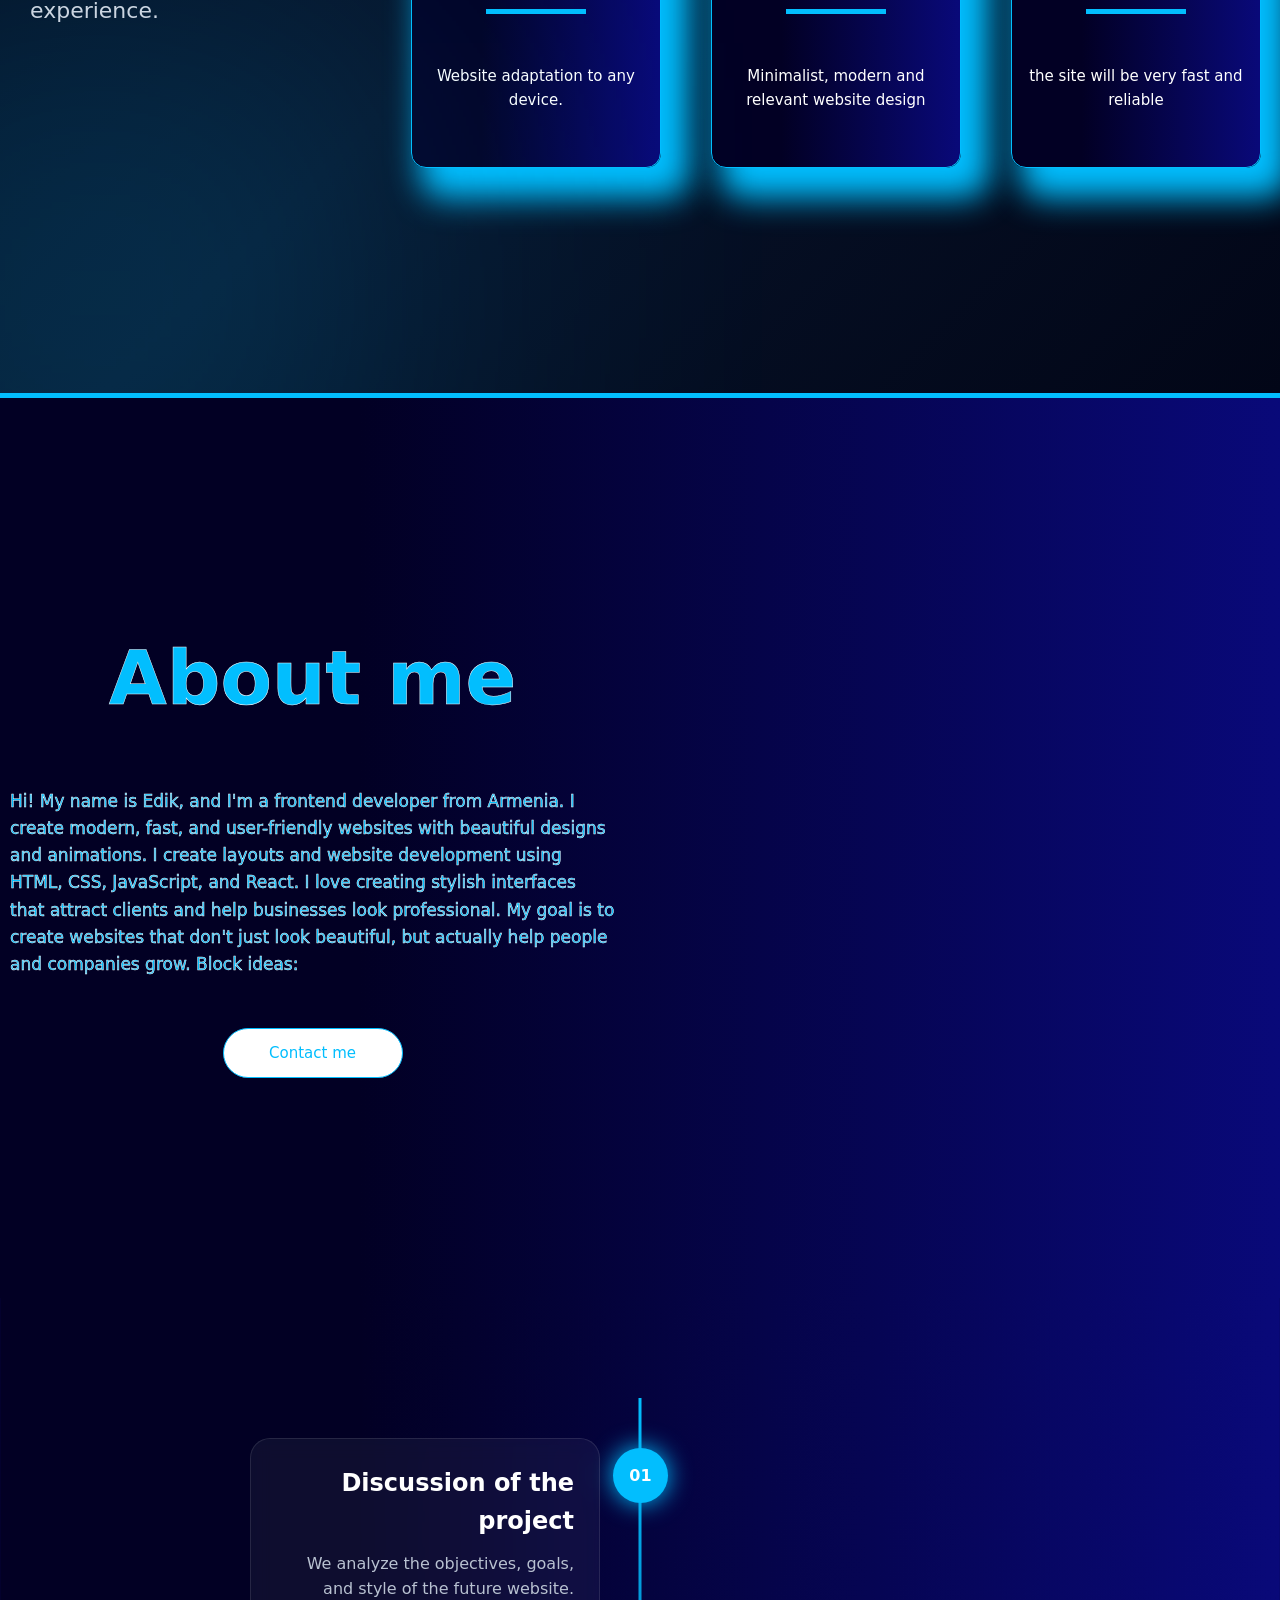
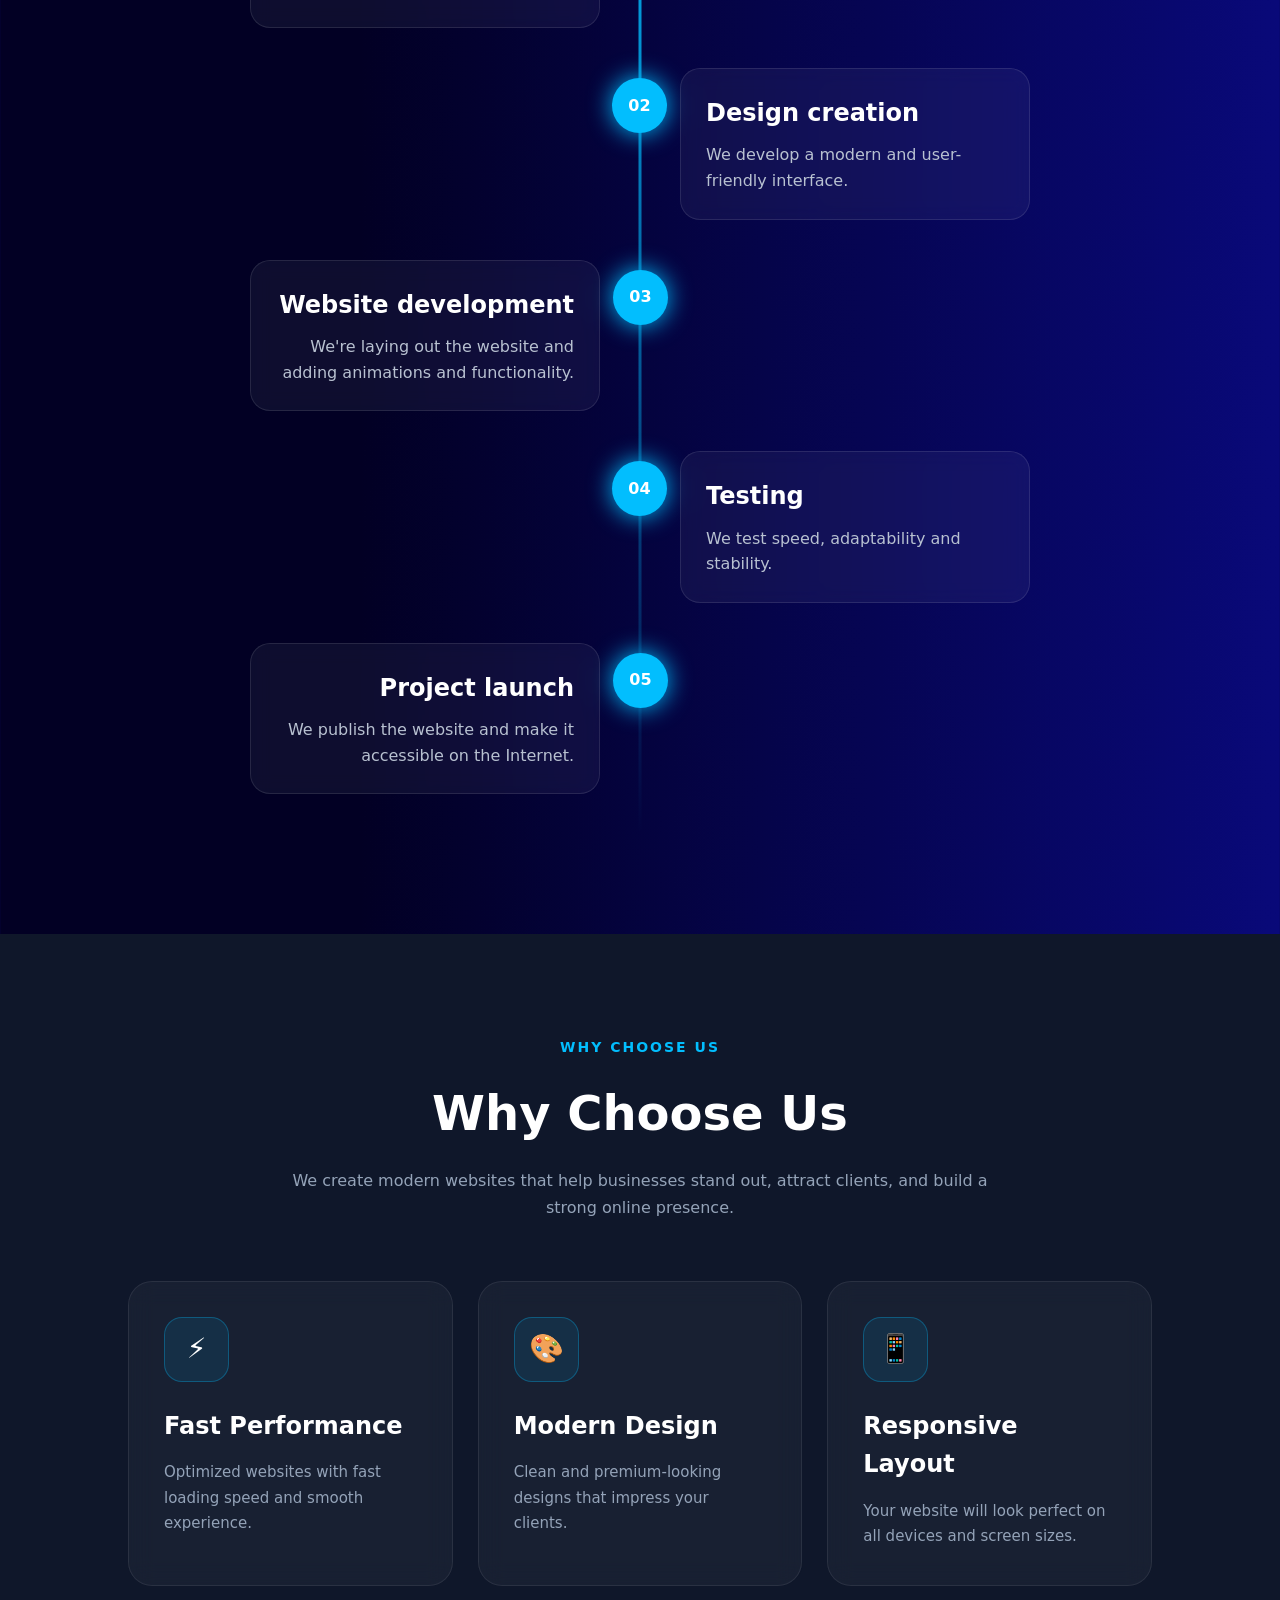
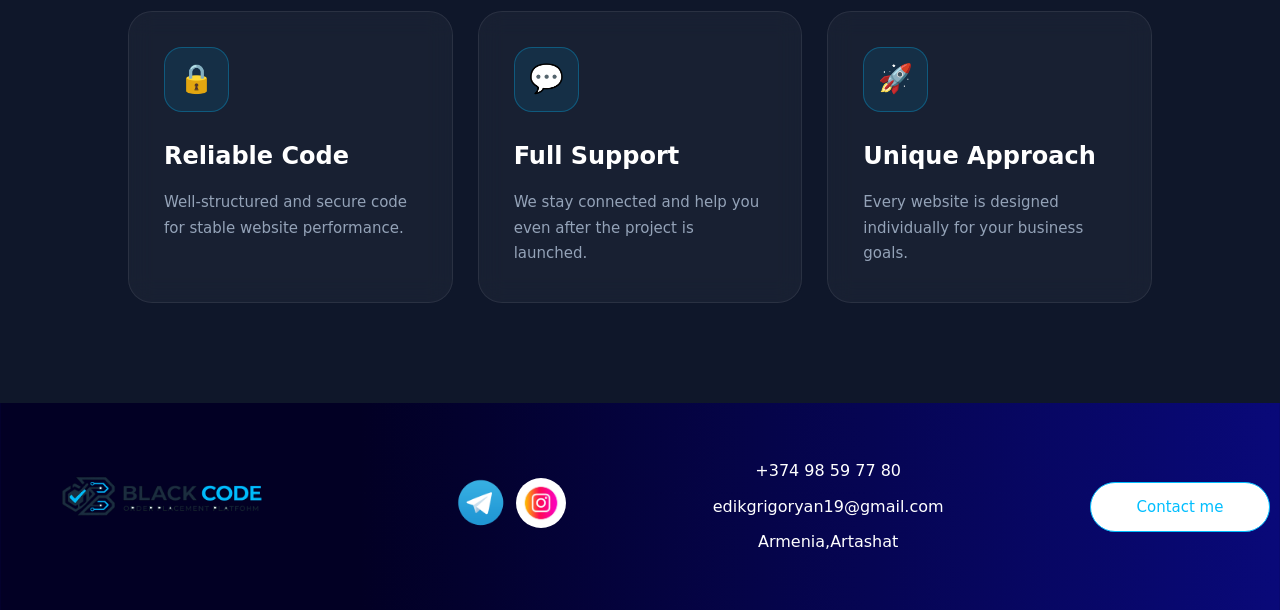
==== commit 5d373918: "save" ====
--- a/index.html
+++ b/index.html
@@ -56,7 +56,7 @@
 			</div>
 		</header>
 		<main class="main">
-		<!-- 	<section class="section1">
+			<section class="section1">
 				<div class="section1__container">
 						<div class="section1__texts">
 							<h1 class="section1__title">I create modern websites that bring in clients</h1>
@@ -68,7 +68,7 @@
 							</div>
 						</div>
 				</div>
-			</section> -->
+			</section>
 			<section class="skills">
 	<div class="skills__container">
 
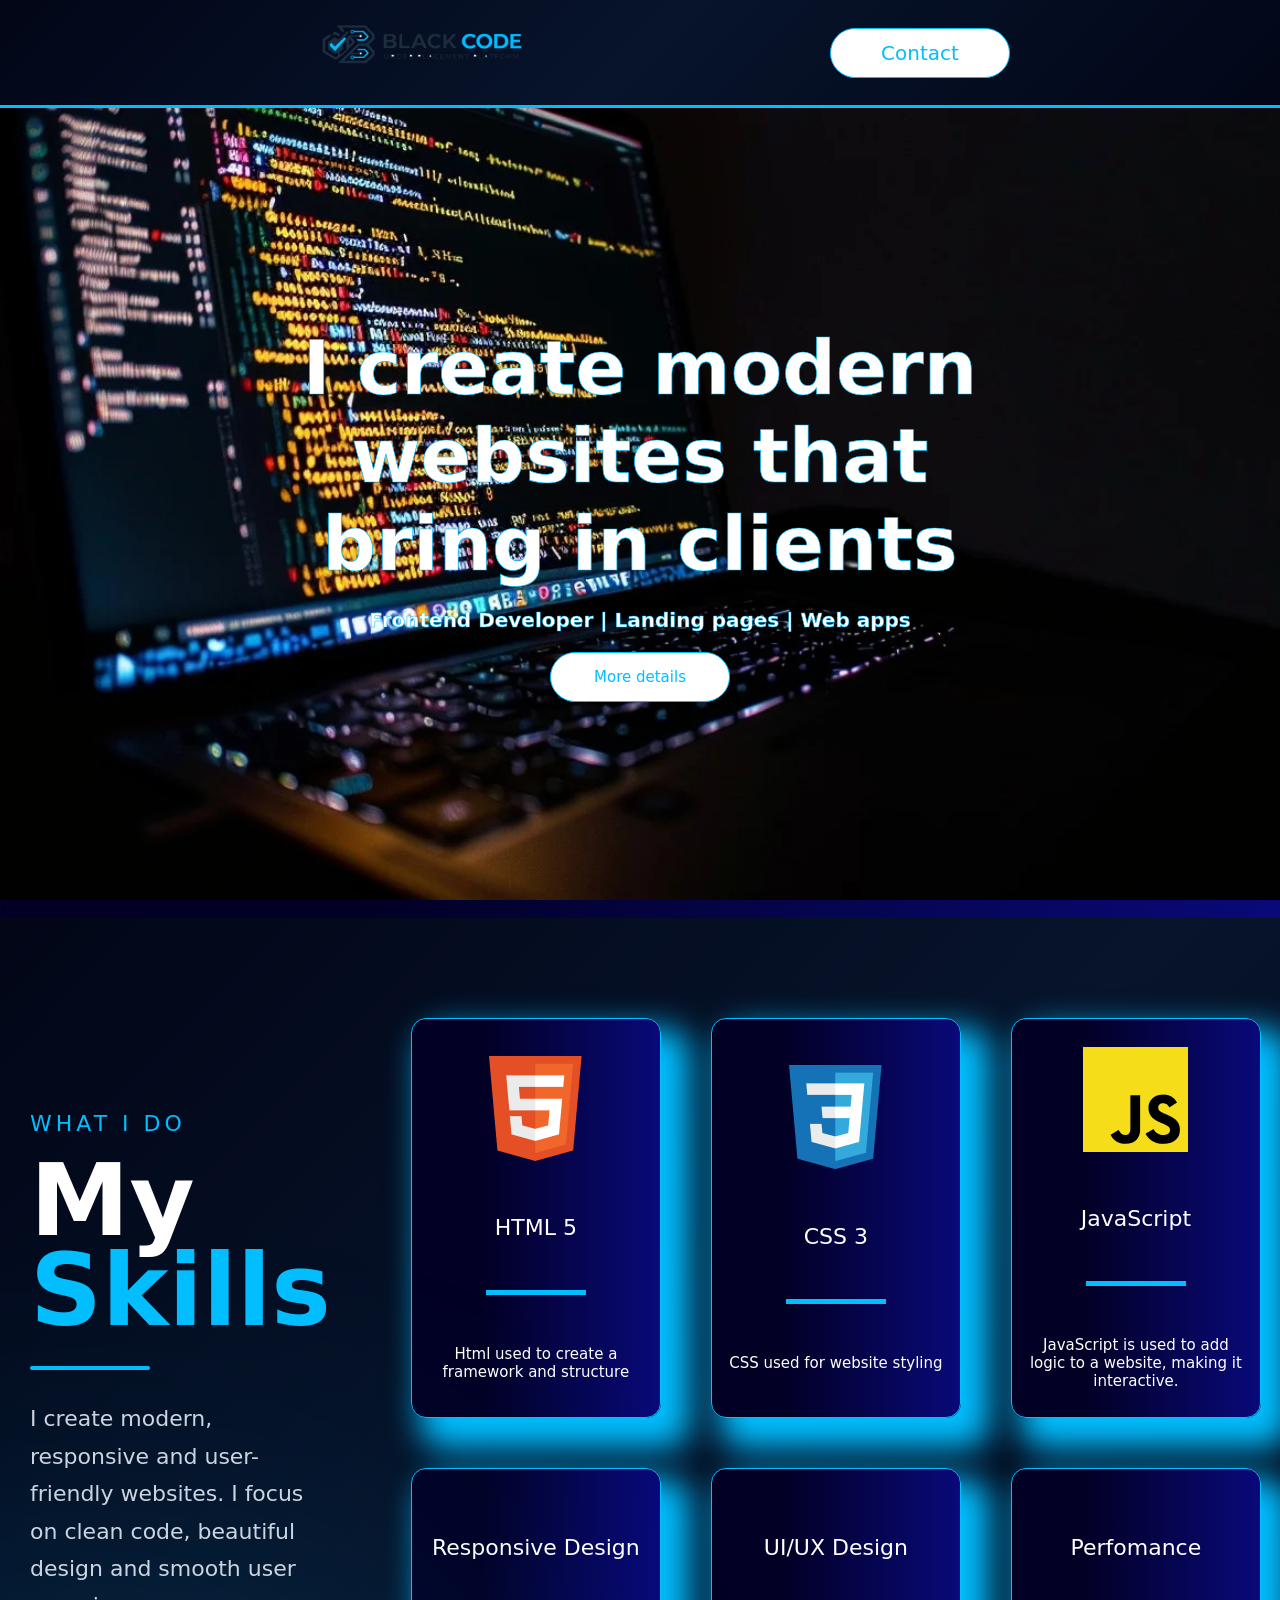
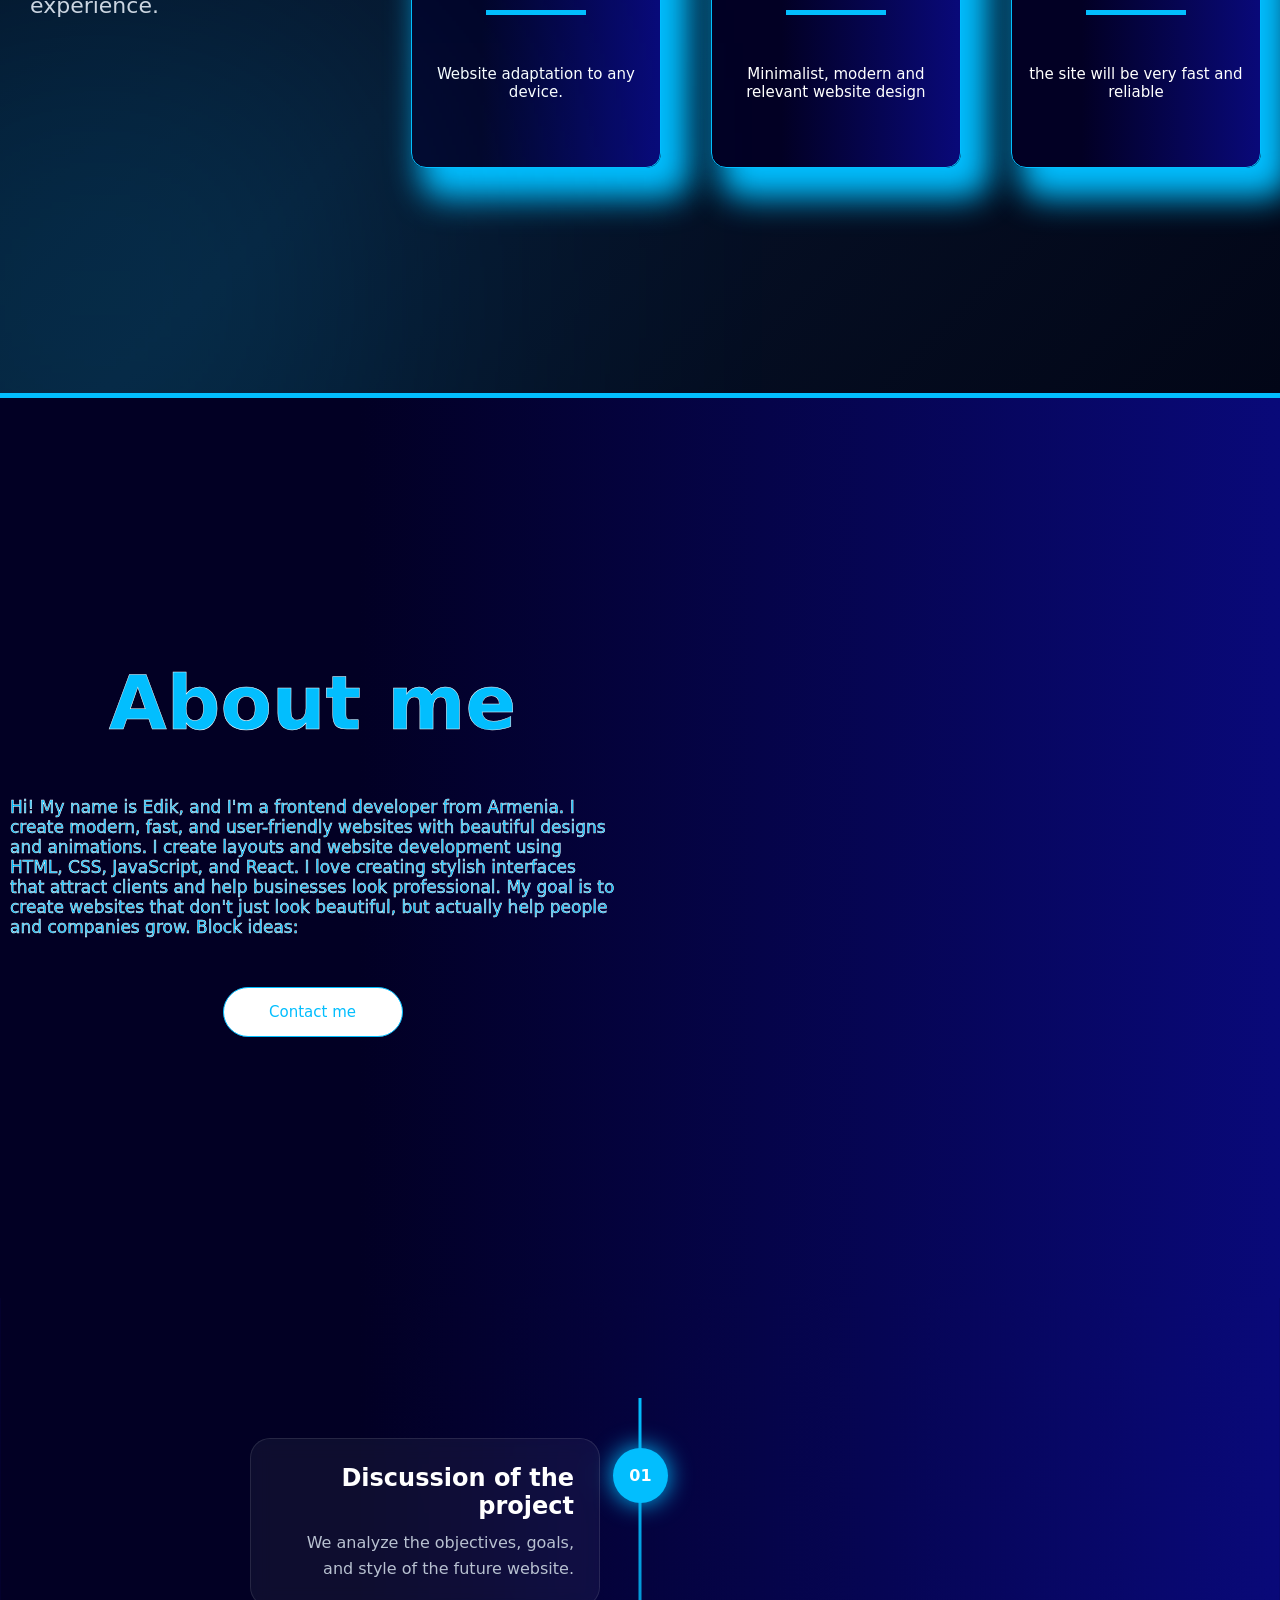
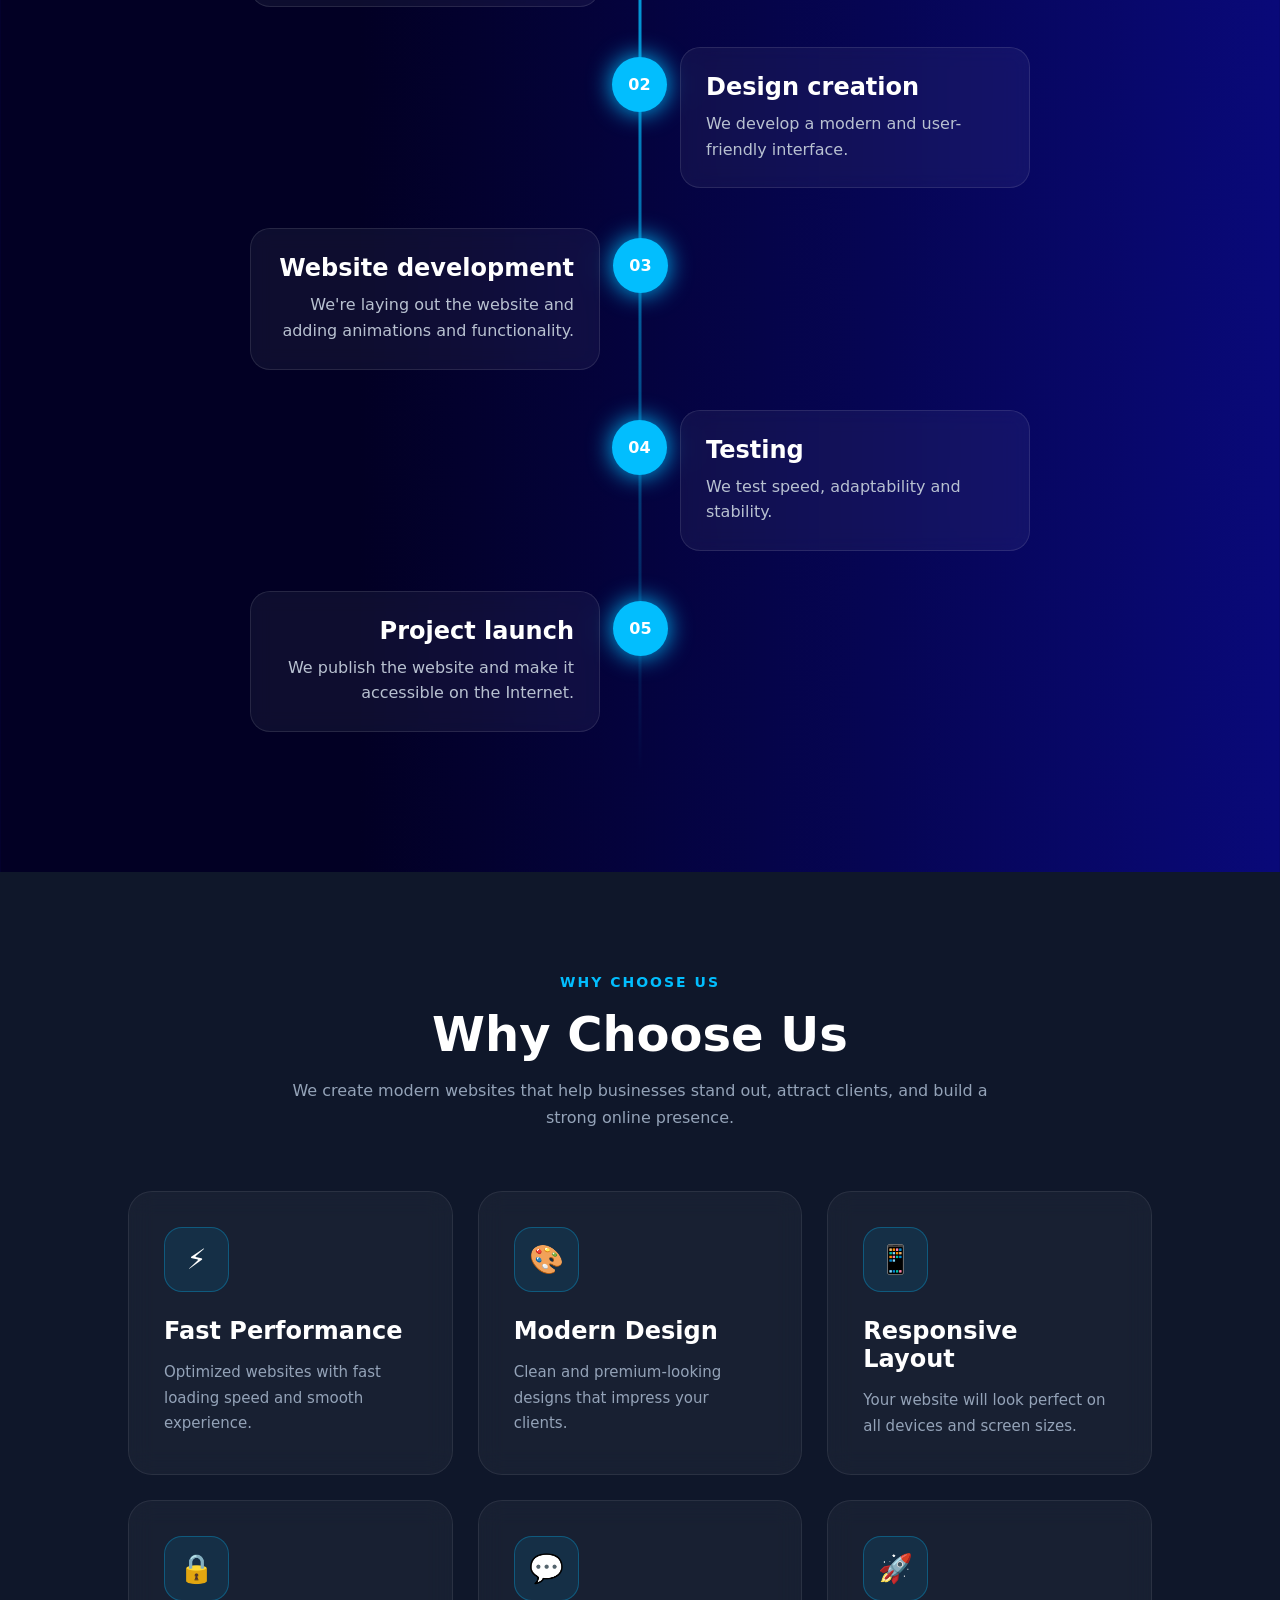
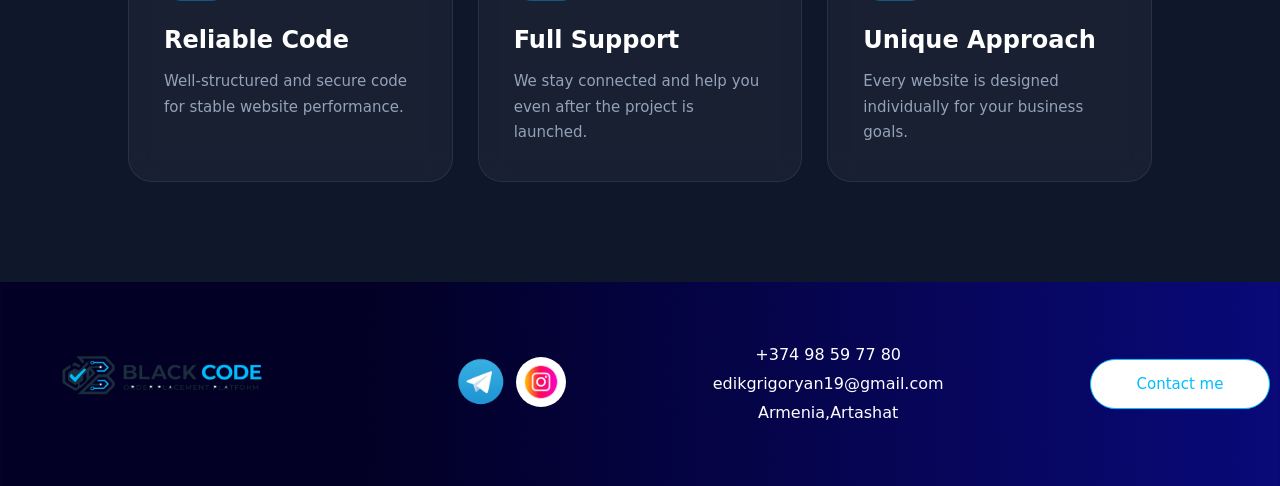
==== commit ba788390: "'save'" ====
--- a/index.html
+++ b/index.html
@@ -3,46 +3,25 @@
 	<head>
 		<meta charset="UTF-8" />
 		<meta name="viewport" content="width=device-width, initial-scale=1.0" />
-		<title>Document</title>
-		<link rel="stylesheet" href="/styles/cursor.css">
-		<link rel="stylesheet" href="/styles/style.css" />
-		<link rel="stylesheet" href="/styles/media.css">
-		
+
+		<title>BlackCode</title>
+		<link rel="stylesheet" href="./styles/cursor.css">
+		<link rel="stylesheet" href="./styles/style.css" />
+		<link rel="stylesheet" href="./styles/media.css">
+		<link rel="icon" href="./icons/logo.png" type="image/x-icon.png">
 	</head>
 	<body>
 		<header class="header">
 			<div class="header__container">
 				<div class="header__logo__div">
-					<a href><img class="header__logo" src="/icons/logo.png" alt="Logo" /></a>
-				</div>
-				<div class="burger">
-			  <span></span>
-  				<span></span>
- 			 <span></span>
-	</div>
-				<ul class="menu">
-
-					<li class="dropdown">
-						<a href="#" class="menu__link">Skills ▼</a>
-
-						<ul class="dropdown__menu">
-							<li><a href="#">HTML</a></li>
-							<li><a href="#">CSS</a></li>
-							<li><a href="#">JavaScript</a></li>
-							<li><a href="#">More...</a></li>
-						</ul>
-					</li>
-					<li class="menu__list"><a href class="menu__link">about me</a></li>
-					<li class="dropdown">
-						<a href="#" class="menu__link">Development plan ▼</a>
-
-						<ul class="dropdown__menu">
-							<li><a href="#">Development stages</a></li>
-							<li><a href="#">More Info</a></li>
-						</ul>
-					</li>
-					<li class="menu__list"><a href class="menu__link">why choose us</a></li>
-				</ul>
+					<a href><img class="header__logo" src="./icons/logo.png" alt="Logo" /></a>
+				</div>
+				
+	
+
+
+										
+				
 				<div class="header__btn">
 					<a href>Contact</a>
 
@@ -92,7 +71,7 @@
 
 					<div class="skill__card">
 						<div class="card__icon">
-							<img src="/icons/icon1.png" alt="icon">
+							<img src="./icons/icon1.png" alt="icon">
 						</div>
 						<h3>HTML 5</h3>
 						<div class="skill__card__line"></div>
@@ -100,7 +79,7 @@
 					</div>
 					<div class="skill__card">
 						<div class="card__icon">
-							<img src="/icons/icon2.png" alt="icon">
+							<img src="./icons/icon2.png" alt="icon">
 						</div>
 						<h3>CSS 3</h3>
 						<div class="skill__card__line"></div>
@@ -108,7 +87,7 @@
 					</div>
 					<div class="skill__card">
 						<div class="card__icon">
-							<img src="/icons/icon3.png" alt="icon">
+							<img src="./icons/icon3.png" alt="icon">
 						</div>
 						<h3>JavaScript</h3>
 						<div class="skill__card__line"></div>
@@ -273,11 +252,11 @@
 			<footer class="footer">
 				<div class="footer__container">
 					<div class="header__logo__div">
-					<a href><img class="header__logo" src="/icons/logo.png" alt="Logo" /></a>
+					<a href><img class="header__logo" src="./icons/logo.png" alt="Logo" /></a>
 				</div>
 				<div class="footer__icons">
-					<a href=""><img src="/icons/icon4.png" alt="icon"></a>
-					<a href=""><img src="/icons/icon5.png" alt="icon"></a>
+					<a href=""><img src="./icons/icon4.png" alt="icon"></a>
+					<a href=""><img src="./icons/icon5.png" alt="icon"></a>
 		
 				</div>
 				<ul class="footer__contacts">
@@ -294,7 +273,7 @@
 			</footer>
 
 		<div class="cursor"></div>
-		<script src="/scripts/cursor.js"></script>
-		<script src="/scripts/script.js"></script>
+		<script src="./scripts/cursor.js"></script>
+		<script src="./scripts/script.js"></script>
 	</body>
 </html>
--- a/styles/style.css
+++ b/styles/style.css
@@ -21,15 +21,15 @@
 [class*="__container"] {
   max-width: 1260px;
   margin: 0 auto;
+
 }
 body{
-	background: linear-gradient(
+  background: linear-gradient(
     90deg,
     rgba(2, 0, 36, 1) 28%,
     rgba(9, 9, 121, 1) 100%,
     rgba(0, 212, 255, 1) 100%
   );
-	
 }
 /* header styles */
 
@@ -50,7 +50,7 @@
   height: 100%;
   display: flex;
   align-items: center;
-  justify-content: space-between;
+  justify-content: space-evenly;
 }
 
 .header__logo__div {
@@ -66,50 +66,12 @@
   object-fit: cover;
 }
 
-.menu {
-  display: flex;
-
-  gap: 40px;
-  justify-content: space-between;
-  align-items: center;
-}
-.burger{
-    display:none;
-    flex-direction:column;
-    gap:6px;
-    cursor:pointer;
-    z-index:1001;
-}
-
-.burger span{
-    width:28px;
-    height:3px;
-    background:#fff;
-    border-radius:10px;
-    transition:0.3s;
-}
-
-
-
-.burger.active span:nth-child(1){
-    transform:rotate(45deg) translate(6px,6px);
-}
-
-.burger.active span:nth-child(2){
-    opacity:0;
-}
-
-.burger.active span:nth-child(3){
-    transform:rotate(-45deg) translate(7px,-7px);
-}
-
-
-.menu__link {
-  color: #02befe;
-  font-size: 18px;
-  font-weight: 500;
-  -webkit-text-stroke: 0.5px #fff;
-}
+
+
+
+
+
+
 
 .header__btn {
   position: static;
@@ -132,57 +94,6 @@
   color: #02befe;
 }
 
-/* ACCORDION */
-
-.dropdown {
-  position: relative;
-}
-
-.dropdown__menu {
-  position: absolute;
-  top: 35px;
-  left: 0;
-
-  width: 220px;
-  background: white;
-  border-radius: 15px;
-  overflow: hidden;
-
-  opacity: 0;
-  visibility: hidden;
-  transform: translateY(10px);
-
-  transition: 0.3s;
-  box-shadow: 0 10px 30px rgba(0, 0, 0, 0.1);
-}
-
-.dropdown:hover .dropdown__menu {
-  opacity: 1;
-  visibility: visible;
-  transform: translateY(0);
-}
-
-.dropdown__menu li {
-  border-bottom: 1px solid #eee;
-}
-
-.dropdown__menu li:last-child {
-  border-bottom: none;
-}
-
-.dropdown__menu a {
-  display: block;
-  padding: 16px;
-  color: #02befe;
-  font-weight: 500;
-  transition: 0.3s;
-}
-
-.dropdown__menu a:hover {
-  background: #02befe;
-  color: white;
-  padding-left: 25px;
-}
 
 .header__btn__shader {
   position: absolute;
@@ -214,7 +125,7 @@
 .section1 {
   width: 100%;
   height: 90vh;
-  background-image: url(/img/img1.jpg);
+  background-image: url(../img/img1.jpg);
   background-size: cover;
   background-repeat: no-repeat;
   background-position: center;
@@ -467,7 +378,7 @@
 .about__image{
 	width: 50%;
 	height: 100vh;
-	background-image: url(/img/img2.jpg);
+	background-image: url(../img/img2.jpg);
 
 	background-repeat: no-repeat;
 	background-size: cover;
@@ -487,10 +398,13 @@
 
 
 .timeline{
+
+
   position:relative;
   max-width:900px;
   margin:100px auto;
   padding:20px;
+
   
 }
 
@@ -705,159 +619,3 @@
 .footer__container>.header__logo__div:hover {
   padding-bottom: 0px;
 }
-
-.menu{
-	display: none;
-}
-/*______________________________________________*/
-:root {
-  --primary-color: #2c3e50;
-  --secondary-color: #3498db;
-  --background-color: #ecf0f1;
-  --text-color: #333;
-  --hover-color: #2980b9;
-}
-
-/* Base Styles */
-
-
-body {
-  font-family: "Inter", -apple-system, BlinkMacSystemFont, "Segoe UI", Roboto,
-    Oxygen, Ubuntu, Cantarell, "Open Sans", "Helvetica Neue", sans-serif;
-  background-color: var(--background-color);
-  color: var(--text-color);
-  line-height: 1.6;
-}
-
-/* Responsive Adjustments */
-@media (min-width: 768px) {
-  .nav-menu {
-    width: 750px;
-  }
-}
-/*Medium Screens */
-@media (min-width: 922px) {
-  .nav-menu {
-    width: 970px;
-  }
-}
-/*Large Screens */
-@media (min-width: 1200px) {
-  .nav-menu {
-    width: 1170px;
-  }
-}
-
-/* Burger Icon Container */
-.burger-container {
-  position: fixed;
-  top: 20px;
-  right: 20px;
-  z-index: 100;
-  cursor: pointer;
-  width: 40px;
-  height: 30px;
-  display: flex;
-  flex-direction: column;
-  justify-content: space-between;
-  padding: 5px;
-  border-radius: 5px;
-  background: hwb(0 100% 0% / 0.1);
-  backdrop-filter: blur(10px);
-  box-shadow: 0 4px 6px #0000001a;
-}
-
-/* Burger Icon Lines */
-.burger-line {
-  width: 100%;
-  height: 3px;
-  background-color: var(--primary-color);
-  border-radius: 2px;
-  transform-origin: center;
-  transition: all 0.4s ease-in-out;
-}
-
-/* Checkbox Hack */
-#burger-toggle {
-  display: none;
-}
-
-/* Navigation Styles */
-.nav-menu {
-	height: 500px;
-  position: fixed;
-  top: 0;
-  right: -300px;
-  width: 300px;
-  
-  background: linear-gradient(135deg, var(--primary-color) 0%, #273849 100%);
-  transition: right 0.4s cubic-bezier(0.77, 0.2, 0.05, 1);
-  box-shadow: -4px 0 15px #00000033;
-  overflow-y: auto;
-  padding-top: 100px;
-  z-index: 100;
-}
-
-.nav-menu::before {
-  content: "";
-  position: absolute;
-  top: 0;
-  left: 0;
-  width: 100%;
-  height: 80px;
-  background: #ffffff0d;
-  backdrop-filter: blur(10px);
-}
-
-.nav-menu ul {
-  list-style-type: none;
-}
-
-.nav-menu ul li {
-  margin: 0 15px;
-  border-bottom: 1px solid #ffffff1a;
-}
-
-.nav-menu ul li a {
-  color: white;
-  text-decoration: none;
-  display: block;
-  padding: 15px;
-  font-weight: 500;
-  position: relative;
-  overflow: hidden;
-}
-
-.nav-menu ul li a::after {
-  content: "";
-  position: absolute;
-  bottom: 0;
-  left: -100%;
-  width: 100%;
-  height: 2px;
-  background-color: var(--secondary-color);
-  transition: left 0.3s ease;
-}
-
-.nav-menu ul li a:hover::after {
-  left: 0;
-}
-
-/* Burger Icon Animation on Checkbox Checked */
-#burger-toggle:checked ~ .burger-container .burger-line:nth-child(1) {
-  transform: rotate(45deg) translate(5px, 5px);
-}
-
-#burger-toggle:checked ~ .burger-container .burger-line:nth-child(2) {
-  opacity: 0;
-}
-
-#burger-toggle:checked ~ .burger-container .burger-line:nth-child(3) {
-  transform: rotate(-45deg) translate(5px, -5px);
-}
-
-/* Navigation Slide In */
-#burger-toggle:checked ~ .nav-menu {
-  right: 0;
-}
-
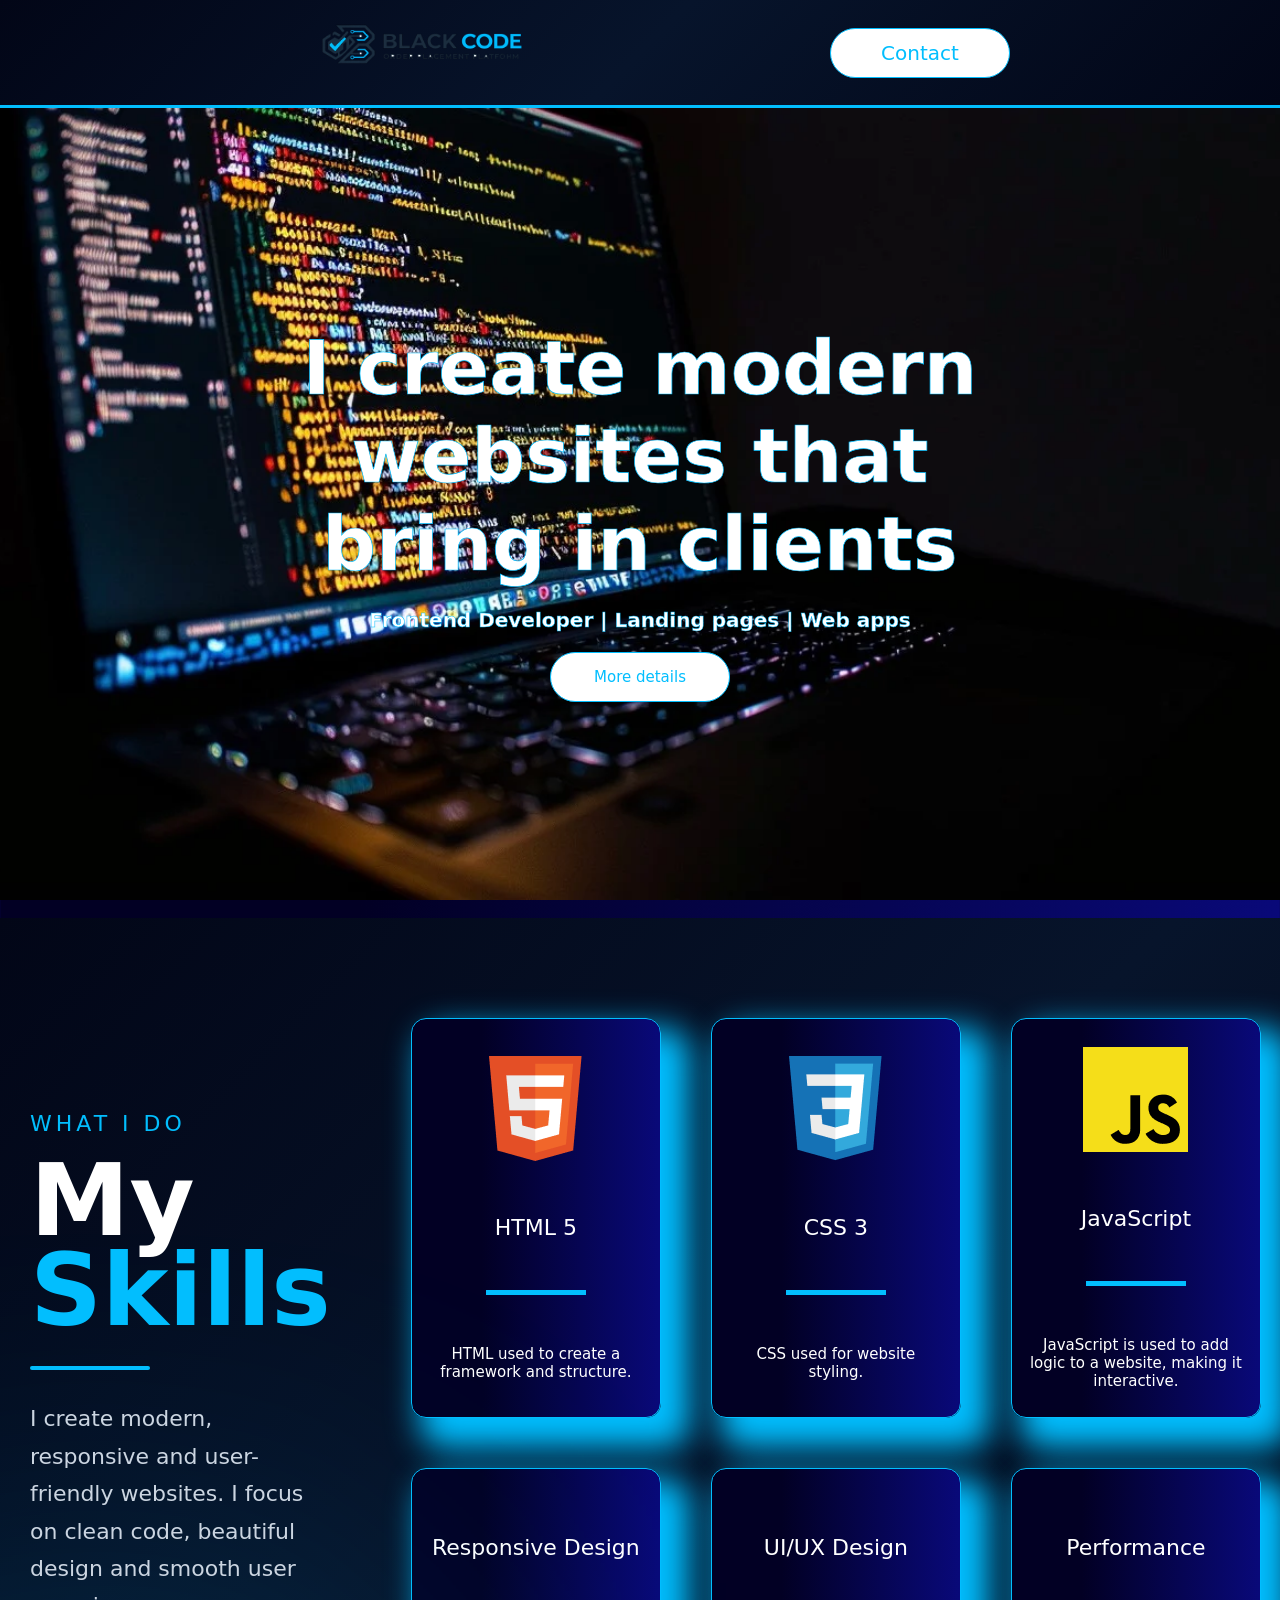
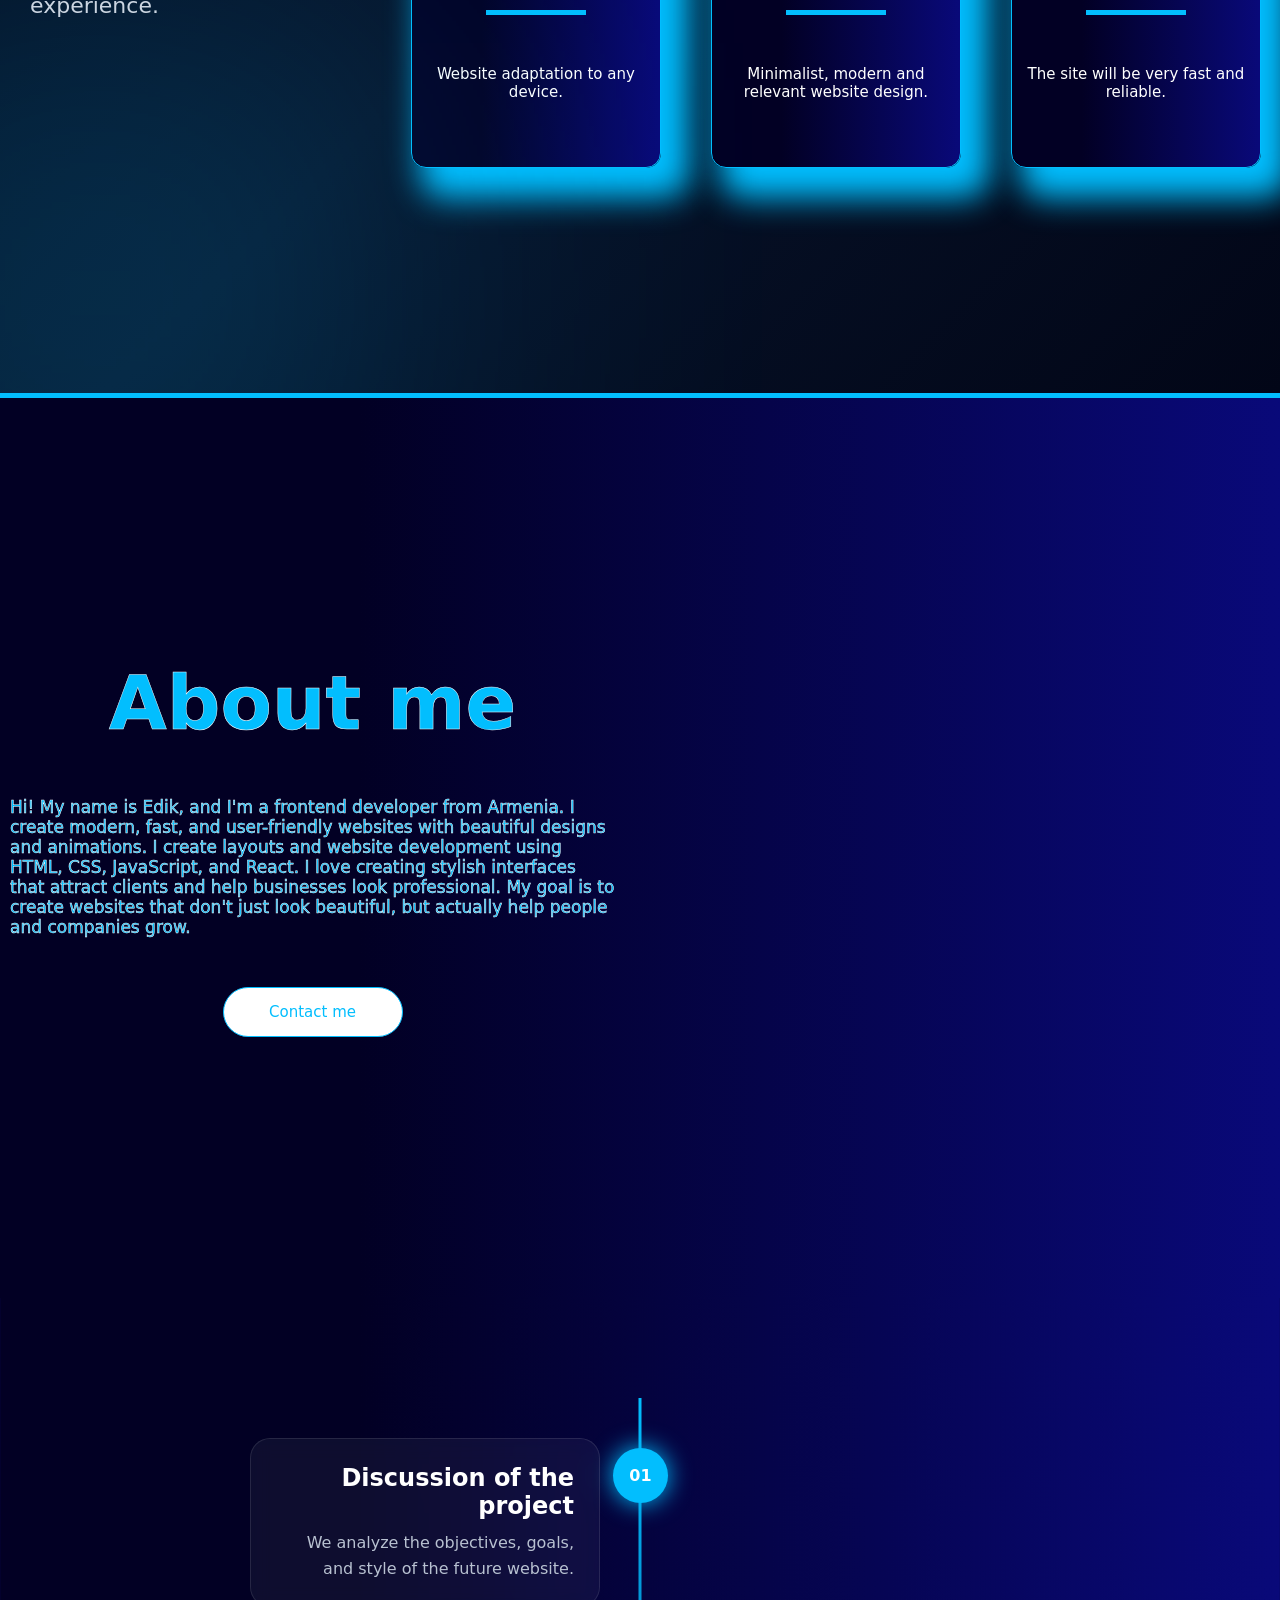
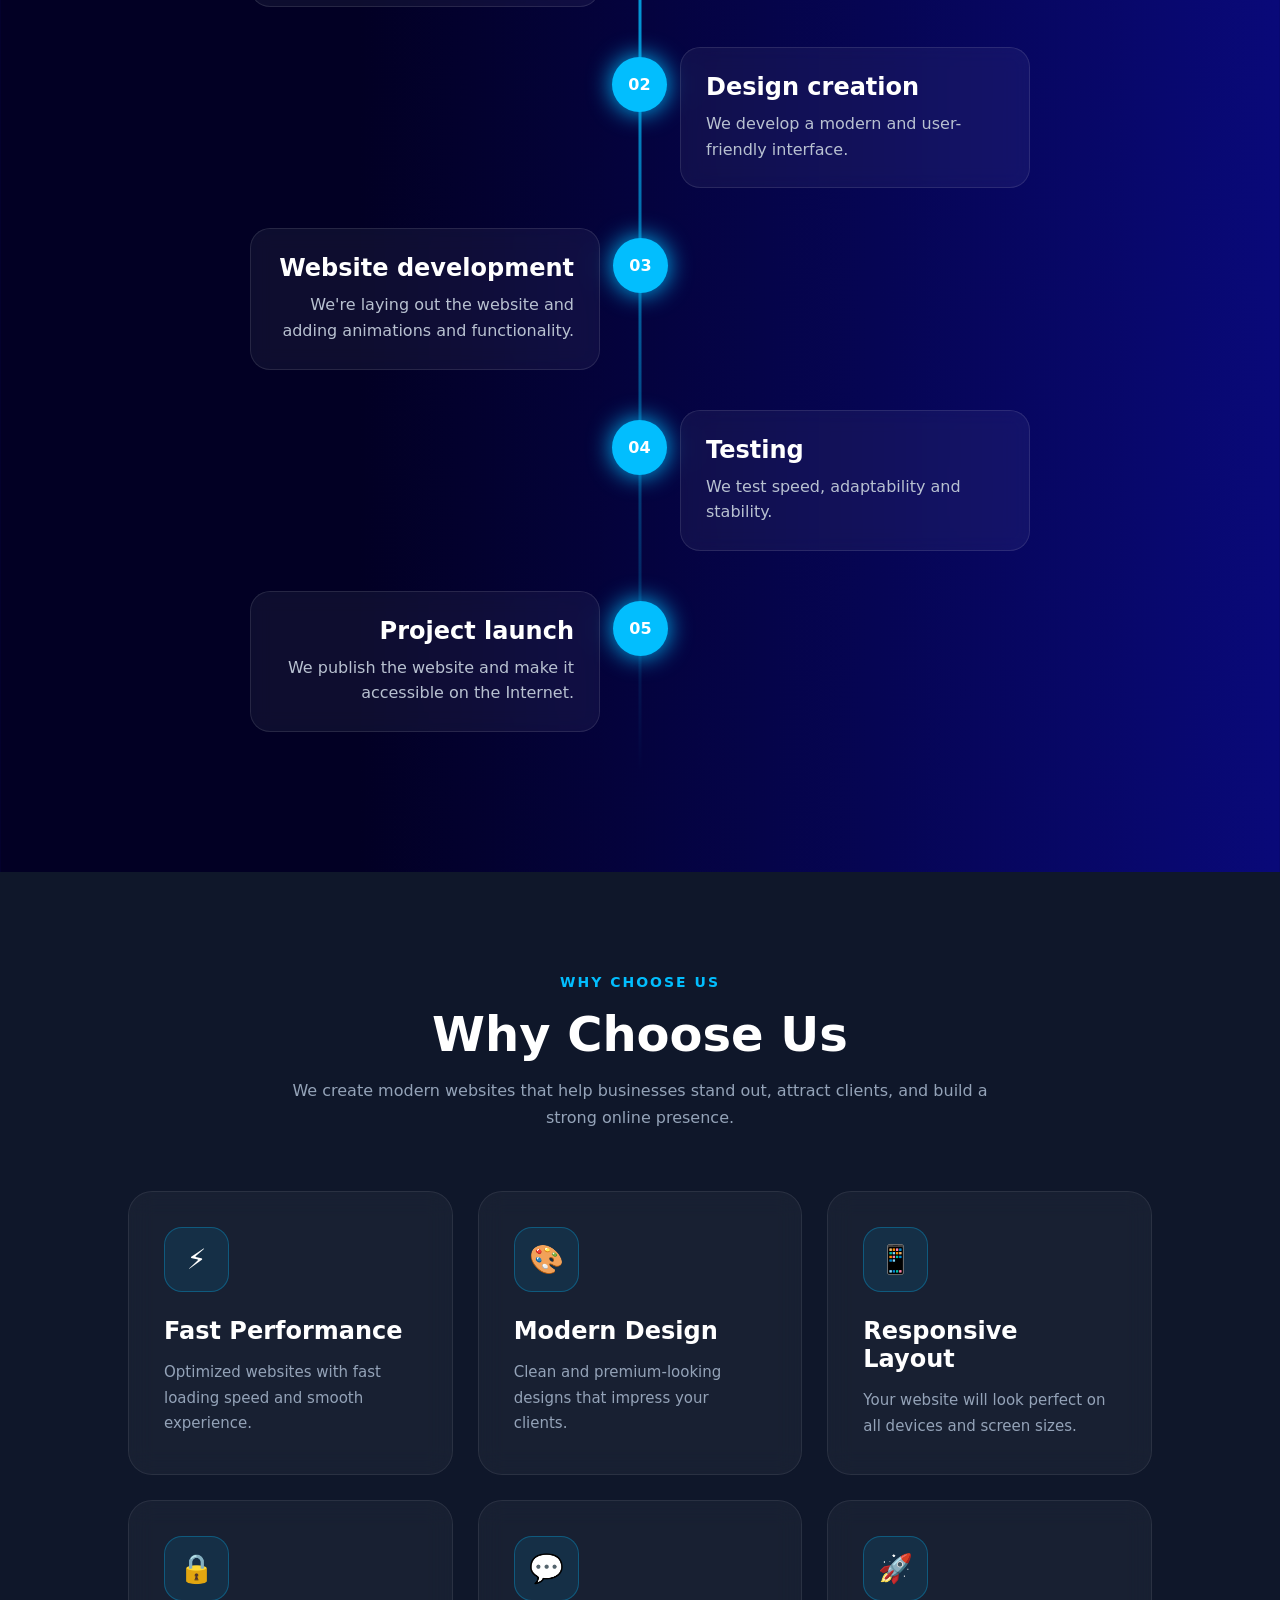
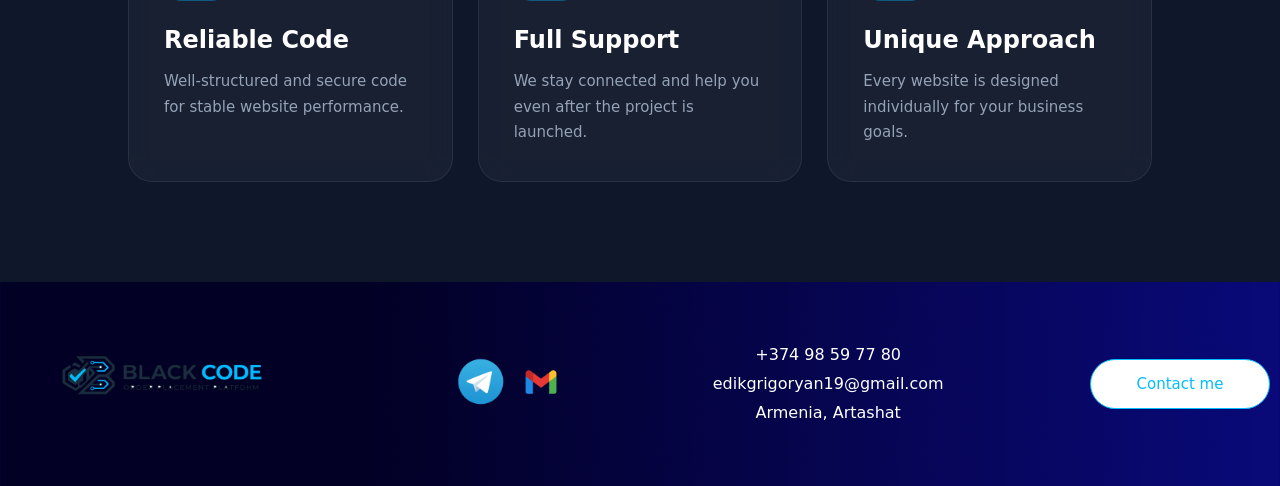
==== commit 18afbb46: "'save'" ====
--- a/index.html
+++ b/index.html
@@ -1,279 +1,350 @@
 <!doctype html>
 <html lang="en">
-	<head>
-		<meta charset="UTF-8" />
-		<meta name="viewport" content="width=device-width, initial-scale=1.0" />
-
-		<title>BlackCode</title>
-		<link rel="stylesheet" href="./styles/cursor.css">
-		<link rel="stylesheet" href="./styles/style.css" />
-		<link rel="stylesheet" href="./styles/media.css">
-		<link rel="icon" href="./icons/logo.png" type="image/x-icon.png">
-	</head>
-	<body>
-		<header class="header">
-			<div class="header__container">
-				<div class="header__logo__div">
-					<a href><img class="header__logo" src="./icons/logo.png" alt="Logo" /></a>
-				</div>
-				
-	
-
-
-										
-				
-				<div class="header__btn">
-					<a href>Contact</a>
-
-					<div class="header__btn__shader"></div>
-
-				</div>
-				
-
- 
-				
-			</div>
-		</header>
-		<main class="main">
-			<section class="section1">
-				<div class="section1__container">
-						<div class="section1__texts">
-							<h1 class="section1__title">I create modern websites that bring in clients</h1>
-							<h3 class="section1__title2">Frontend Developer | Landing pages | Web apps </h3>
-							<div class="section1__btn">
-								<a href="#">
-									More details
-								</a>
-							</div>
-						</div>
-				</div>
-			</section>
-			<section class="skills">
-	<div class="skills__container">
-
-		<div class="skills__content">
-			<p class="skills__subtitle">WHAT I DO</p>
-
-			<h2 class="skills__title">
-				My <span>Skills</span>
-			</h2>
-
-			<div class="skills__line"></div>
-
-			<p class="skills__text">
-				I create modern, responsive and user-friendly websites.
-				I focus on clean code, beautiful design and smooth user experience.
-			</p>
-
-		</div>
-			<div class="skills__cards">
-				<div class="languages__cards">
-
-					<div class="skill__card">
-						<div class="card__icon">
-							<img src="./icons/icon1.png" alt="icon">
-						</div>
-						<h3>HTML 5</h3>
-						<div class="skill__card__line"></div>
-						<p>Html used to create a framework and structure</p>
-					</div>
-					<div class="skill__card">
-						<div class="card__icon">
-							<img src="./icons/icon2.png" alt="icon">
-						</div>
-						<h3>CSS 3</h3>
-						<div class="skill__card__line"></div>
-						<p>CSS used for website styling</p>
-					</div>
-					<div class="skill__card">
-						<div class="card__icon">
-							<img src="./icons/icon3.png" alt="icon">
-						</div>
-						<h3>JavaScript</h3>
-						<div class="skill__card__line"></div>
-						<p>JavaScript is used to add logic to a website, making it interactive.</p>
-					</div>
-				</div>
-				<div class="all__skils">
-					<div class="skill__card">
-					
-							<h3>Responsive Design</h3>
-						<div class="skill__card__line"></div>
-						<p>Website adaptation to any device.</p>
-					</div>
-						<div class="skill__card">
-					
-							<h3>UI/UX Design</h3>
-						<div class="skill__card__line"></div>
-						<p>Minimalist, modern and relevant website design</p>
-					</div>
-						<div class="skill__card">
-						
-							<h3>Perfomance</h3>
-						<div class="skill__card__line"></div>
-						<p>the site will be very fast and reliable</p>
-					</div>
-				</div>
-			</div>
-
-
-		</div>
-
-	</div>
-</section>
-	<section class="about">
-		<div class="about__container">
-			<div class="about__texts">
-				<h1>About me</h1>
-				<p>Hi! My name is Edik, and I'm a frontend developer from Armenia.
-I create modern, fast, and user-friendly websites with beautiful designs and animations.
-
-I create layouts and website development using HTML, CSS, JavaScript, and React.
-I love creating stylish interfaces that attract clients and help businesses look professional.
-
-My goal is to create websites that don't just look beautiful, but actually help people and companies grow.
-
-Block ideas:</p>
-					<div class="section1__btn">
-								<a href="#">
-									Contact me
-								</a>
-							</div>
-			</div>
-			<div class="about__image"></div>
-		</div>
-	</section>
-	<section class="timeline">
-  <div class="timeline-item">
-    <div class="timeline-number">01</div>
-    <div class="timeline-content">
-      <h3>Discussion of the project</h3>
-      <p>
-       We analyze the objectives, goals, and style of the future website.
-      </p>
+<head>
+  <meta charset="UTF-8">
+  <meta name="viewport" content="width=device-width, initial-scale=1.0">
+  <title>BlackCode</title>
+
+  <link rel="stylesheet" href="./styles/cursor.css">
+  <link rel="stylesheet" href="./styles/style.css">
+  <link rel="stylesheet" href="./styles/media.css">
+  <link rel="icon" href="./icons/logo.png" type="image/x-icon">
+</head>
+
+<body>
+  <header class="header">
+    <div class="header__container">
+      <div class="header__logo__div">
+        <a href="./">
+          <img class="header__logo" src="./icons/logo.png" alt="Logo">
+        </a>
+      </div>
+
+      <div class="header__btn">
+        <a href="./contact.html" target="_blank">Contact</a>
+        <div class="header__btn__shader"></div>
+      </div>
     </div>
-  </div>
-
-  <div class="timeline-item">
-    <div class="timeline-number">02</div>
-    <div class="timeline-content">
-      <h3>Design creation</h3>
-      <p>
-       We develop a modern and user-friendly interface.
-      </p>
+  </header>
+
+  <main class="main">
+    <section class="section1">
+      <div class="section1__container">
+        <div class="section1__texts">
+          <h1 class="section1__title">
+            I create modern websites that bring in clients
+          </h1>
+
+          <h3 class="section1__title2">
+            Frontend Developer | Landing pages | Web apps
+          </h3>
+
+          <div class="section1__btn">
+            <a href="#timeline">More details</a>
+          </div>
+        </div>
+      </div>
+    </section>
+
+    <section class="skills">
+      <div class="skills__container">
+        <div class="skills__content">
+          <p class="skills__subtitle">WHAT I DO</p>
+
+          <h2 class="skills__title">
+            My <span>Skills</span>
+          </h2>
+
+          <div class="skills__line"></div>
+
+          <p class="skills__text">
+            I create modern, responsive and user-friendly websites.
+            I focus on clean code, beautiful design and smooth user experience.
+          </p>
+        </div>
+
+        <div class="skills__cards">
+          <div class="languages__cards">
+            <div class="skill__card">
+              <div class="card__icon">
+                <img src="./icons/icon1.png" alt="HTML icon">
+              </div>
+
+              <h3>HTML 5</h3>
+
+              <div class="skill__card__line"></div>
+
+              <p>
+                HTML used to create a framework and structure.
+              </p>
+            </div>
+
+            <div class="skill__card">
+              <div class="card__icon">
+                <img src="./icons/icon2.png" alt="CSS icon">
+              </div>
+
+              <h3>CSS 3</h3>
+
+              <div class="skill__card__line"></div>
+
+              <p>
+                CSS used for website styling.
+              </p>
+            </div>
+
+            <div class="skill__card">
+              <div class="card__icon">
+                <img src="./icons/icon3.png" alt="JavaScript icon">
+              </div>
+
+              <h3>JavaScript</h3>
+
+              <div class="skill__card__line"></div>
+
+              <p>
+                JavaScript is used to add logic to a website, making it interactive.
+              </p>
+            </div>
+          </div>
+
+          <div class="all__skils">
+            <div class="skill__card">
+              <h3>Responsive Design</h3>
+
+              <div class="skill__card__line"></div>
+
+              <p>
+                Website adaptation to any device.
+              </p>
+            </div>
+
+            <div class="skill__card">
+              <h3>UI/UX Design</h3>
+
+              <div class="skill__card__line"></div>
+
+              <p>
+                Minimalist, modern and relevant website design.
+              </p>
+            </div>
+
+            <div class="skill__card">
+              <h3>Performance</h3>
+
+              <div class="skill__card__line"></div>
+
+              <p>
+                The site will be very fast and reliable.
+              </p>
+            </div>
+          </div>
+        </div>
+      </div>
+    </section>
+
+    <section class="about">
+      <div class="about__container">
+        <div class="about__texts">
+          <h1>About me</h1>
+
+          <p>
+            Hi! My name is Edik, and I'm a frontend developer from Armenia.
+            I create modern, fast, and user-friendly websites with beautiful
+            designs and animations.
+
+            I create layouts and website development using HTML, CSS,
+            JavaScript, and React.
+
+            I love creating stylish interfaces that attract clients and help
+            businesses look professional.
+
+            My goal is to create websites that don't just look beautiful,
+            but actually help people and companies grow.
+          </p>
+
+          <div class="section1__btn">
+            <a href="./contact.html" target="_blank">Contact me</a>
+          </div>
+        </div>
+
+        <div class="about__image"></div>
+      </div>
+    </section>
+
+    <section class="timeline" id="timeline">
+      <div class="timeline-item">
+        <div class="timeline-number">01</div>
+
+        <div class="timeline-content">
+          <h3>Discussion of the project</h3>
+
+          <p>
+            We analyze the objectives, goals, and style of the future website.
+          </p>
+        </div>
+      </div>
+
+      <div class="timeline-item">
+        <div class="timeline-number">02</div>
+
+        <div class="timeline-content">
+          <h3>Design creation</h3>
+
+          <p>
+            We develop a modern and user-friendly interface.
+          </p>
+        </div>
+      </div>
+
+      <div class="timeline-item">
+        <div class="timeline-number">03</div>
+
+        <div class="timeline-content">
+          <h3>Website development</h3>
+
+          <p>
+            We're laying out the website and adding animations and functionality.
+          </p>
+        </div>
+      </div>
+
+      <div class="timeline-item">
+        <div class="timeline-number">04</div>
+
+        <div class="timeline-content">
+          <h3>Testing</h3>
+
+          <p>
+            We test speed, adaptability and stability.
+          </p>
+        </div>
+      </div>
+
+      <div class="timeline-item">
+        <div class="timeline-number">05</div>
+
+        <div class="timeline-content">
+          <h3>Project launch</h3>
+
+          <p>
+            We publish the website and make it accessible on the Internet.
+          </p>
+        </div>
+      </div>
+    </section>
+
+    <section class="why-us">
+      <div class="__container">
+        <div class="section-title">
+          <span>WHY CHOOSE US</span>
+
+          <h2>Why Choose Us</h2>
+
+          <p>
+            We create modern websites that help businesses stand out,
+            attract clients, and build a strong online presence.
+          </p>
+        </div>
+
+        <div class="cards">
+          <div class="card">
+            <div class="icon">⚡</div>
+
+            <h3>Fast Performance</h3>
+
+            <p>
+              Optimized websites with fast loading speed and smooth experience.
+            </p>
+          </div>
+
+          <div class="card">
+            <div class="icon">🎨</div>
+
+            <h3>Modern Design</h3>
+
+            <p>
+              Clean and premium-looking designs that impress your clients.
+            </p>
+          </div>
+
+          <div class="card">
+            <div class="icon">📱</div>
+
+            <h3>Responsive Layout</h3>
+
+            <p>
+              Your website will look perfect on all devices and screen sizes.
+            </p>
+          </div>
+
+          <div class="card">
+            <div class="icon">🔒</div>
+
+            <h3>Reliable Code</h3>
+
+            <p>
+              Well-structured and secure code for stable website performance.
+            </p>
+          </div>
+
+          <div class="card">
+            <div class="icon">💬</div>
+
+            <h3>Full Support</h3>
+
+            <p>
+              We stay connected and help you even after the project is launched.
+            </p>
+          </div>
+
+          <div class="card">
+            <div class="icon">🚀</div>
+
+            <h3>Unique Approach</h3>
+
+            <p>
+              Every website is designed individually for your business goals.
+            </p>
+          </div>
+        </div>
+      </div>
+    </section>
+  </main>
+
+  <footer class="footer">
+    <div class="footer__container">
+      <div class="header__logo__div">
+        <a href="./">
+          <img class="header__logo" src="./icons/logo.png" alt="Logo">
+        </a>
+      </div>
+
+      <div class="footer__icons">
+        <a href="">
+          <img src="./icons/icon4.png" alt="Social media">
+        </a>
+
+        <a href="">
+          <img src="./icons/icon5.png" alt="Social media">
+        </a>
+      </div>
+
+      <ul class="footer__contacts">
+        <li class="tell">+374 98 59 77 80</li>
+        <li class="email">edikgrigoryan19@gmail.com</li>
+        <li class="adress">Armenia, Artashat</li>
+      </ul>
+
+      <div class="section1__btn">
+        <a href="./contact.html" target="_blank">Contact me</a>
+      </div>
     </div>
-  </div>
-
-  <div class="timeline-item">
-    <div class="timeline-number">03</div>
-    <div class="timeline-content">
-      <h3>Website development</h3>
-      <p>
-      We're laying out the website and adding animations and functionality.
-      </p>
-    </div>
-  </div>
-
-  <div class="timeline-item">
-    <div class="timeline-number">04</div>
-    <div class="timeline-content">
-      <h3>Testing</h3>
-      <p>
-       We test speed, adaptability and stability.
-      </p>
-    </div>
-  </div>
-
-  <div class="timeline-item">
-    <div class="timeline-number">05</div>
-    <div class="timeline-content">
-      <h3>Project launch</h3>
-      <p>
-       We publish the website and make it accessible on the Internet.
-      </p>
-    </div>
-  </div>
-</section>
-		<section class="why-us">
-  <div class="__container">
-    
-    <div class="section-title">
-      <span>WHY CHOOSE US</span>
-      <h2>Why Choose Us</h2>
-      <p>
-        We create modern websites that help businesses stand out,
-        attract clients, and build a strong online presence.
-      </p>
-    </div>
-
-    <div class="cards">
-
-      <div class="card">
-        <div class="icon">⚡</div>
-        <h3>Fast Performance</h3>
-        <p>Optimized websites with fast loading speed and smooth experience.</p>
-      </div>
-
-      <div class="card">
-        <div class="icon">🎨</div>
-        <h3>Modern Design</h3>
-        <p>Clean and premium-looking designs that impress your clients.</p>
-      </div>
-
-      <div class="card">
-        <div class="icon">📱</div>
-        <h3>Responsive Layout</h3>
-        <p>Your website will look perfect on all devices and screen sizes.</p>
-      </div>
-
-      <div class="card">
-        <div class="icon">🔒</div>
-        <h3>Reliable Code</h3>
-        <p>Well-structured and secure code for stable website performance.</p>
-      </div>
-
-      <div class="card">
-        <div class="icon">💬</div>
-        <h3>Full Support</h3>
-        <p>We stay connected and help you even after the project is launched.</p>
-      </div>
-
-      <div class="card">
-        <div class="icon">🚀</div>
-        <h3>Unique Approach</h3>
-        <p>Every website is designed individually for your business goals.</p>
-      </div>
-
-    </div>
-  </div>
-</section>
-		</main>
-		
-			<footer class="footer">
-				<div class="footer__container">
-					<div class="header__logo__div">
-					<a href><img class="header__logo" src="./icons/logo.png" alt="Logo" /></a>
-				</div>
-				<div class="footer__icons">
-					<a href=""><img src="./icons/icon4.png" alt="icon"></a>
-					<a href=""><img src="./icons/icon5.png" alt="icon"></a>
-		
-				</div>
-				<ul class="footer__contacts">
-					<li class="tell">+374 98 59 77 80</li>
-					<li class="email">edikgrigoryan19@gmail.com</li>
-					<li class="adress">Armenia,Artashat</li>
-				</ul>
-						<div class="section1__btn">
-								<a href="#">
-								Contact me
-								</a>
-							</div>
-			</div>
-			</footer>
-
-		<div class="cursor"></div>
-		<script src="./scripts/cursor.js"></script>
-		<script src="./scripts/script.js"></script>
-	</body>
-</html>
+  </footer>
+
+  <div class="cursor"></div>
+
+  <script src="./scripts/cursor.js"></script>
+  <script src="./scripts/script.js"></script>
+</body>
+</html>
--- a/styles/style.css
+++ b/styles/style.css
@@ -17,6 +17,9 @@
   list-style: none;
   text-decoration: none;
 }
+html {
+  scroll-behavior: smooth;
+}
 
 [class*="__container"] {
   max-width: 1260px;
--- a/styles/media.css
+++ b/styles/media.css
@@ -0,0 +1,582 @@
+/* ================================
+   ADAPTIVE
+================================ */
+
+/* ---------- TABLET ---------- */
+
+@media (max-width: 1024px) {
+  [class*="__container"] {
+    max-width: 100%;
+    padding-left: 25px;
+    padding-right: 25px;
+  }
+
+  /* HEADER */
+
+  .header {
+    height: 90px;
+  }
+
+  .header__container {
+    justify-content: space-between;
+    padding: 0 30px;
+  }
+
+  .header__logo {
+    width: 220px;
+    height: 150px;
+  }
+
+  .header__btn {
+    width: 150px;
+    height: 45px;
+  }
+
+  .header__btn > a {
+    font-size: 17px;
+  }
+
+  /* HERO */
+
+  .section1 {
+    min-height: 80vh;
+    height: auto;
+    padding: 80px 25px;
+    background-attachment: scroll;
+  }
+
+  .section1__title {
+    width: 90%;
+    font-size: 58px;
+  }
+
+  .section1__title2 {
+    font-size: 18px;
+    text-align: center;
+  }
+
+  /* SKILLS */
+
+  .skills {
+    height: auto;
+    min-height: auto;
+    padding: 80px 25px;
+  }
+
+  .skills__container {
+    flex-direction: column;
+    gap: 60px;
+  }
+
+  .skills__content {
+    max-width: 700px;
+    text-align: center;
+  }
+
+  .skills__title {
+    font-size: 80px;
+  }
+
+  .skills__line {
+    margin-left: auto;
+    margin-right: auto;
+  }
+
+  .skills__text {
+    font-size: 19px;
+  }
+
+  .languages__cards,
+  .all__skils {
+    flex-wrap: wrap;
+    gap: 25px;
+  }
+
+  .skill__card {
+    width: 220px;
+  }
+
+  .all__skils > .skill__card {
+    height: 280px;
+  }
+
+  /* ABOUT */
+
+  .about {
+    height: auto;
+    min-height: 100vh;
+  }
+
+  .about__container {
+    gap: 30px;
+  }
+
+  .about__texts {
+    width: 50%;
+    padding: 40px 20px;
+    gap: 30px;
+  }
+
+  .about__texts > h1 {
+    font-size: 60px;
+  }
+
+  .about__texts > p {
+    font-size: 16px;
+    line-height: 1.6;
+  }
+
+  .about__image {
+    width: 50%;
+    height: 100vh;
+    background-attachment: scroll;
+  }
+
+  /* TIMELINE */
+
+  .timeline {
+    max-width: 850px;
+    padding: 20px;
+  }
+
+  /* WHY US */
+
+  .why-us {
+    padding: 80px 30px;
+  }
+
+  .section-title h2 {
+    font-size: 42px;
+  }
+
+  /* FOOTER */
+
+  .footer {
+    height: auto;
+    padding: 40px 25px;
+  }
+
+  .footer__container {
+    gap: 30px;
+  }
+
+  .footer__contacts {
+    font-size: 14px;
+  }
+}
+
+/* ---------- MOBILE ---------- */
+
+@media (max-width: 768px) {
+  /* GENERAL */
+
+  html,
+  body {
+    width: 100%;
+    max-width: 100%;
+    overflow-x: hidden;
+  }
+
+  [class*="__container"] {
+    width: 100%;
+    max-width: 100%;
+    padding-left: 20px;
+    padding-right: 20px;
+  }
+
+  /* HEADER */
+
+  .header {
+    height: 175px;
+  }
+
+  .header__container {
+    height: auto;
+    padding: 0 20px;
+    flex-direction: column;
+  }
+
+  .header__logo {
+    width: 250px;
+    height: 100px;
+  }
+
+  .header__logo__div:hover {
+    padding-bottom: 0;
+  }
+
+  .header__btn {
+    width: 125px;
+    height: 40px;
+  }
+
+  .header__btn > a {
+    font-size: 15px;
+  }
+
+  .header__btn__shader {
+    display: none !important;
+  }
+
+  /* HERO */
+
+  .section1 {
+    min-height: calc(100vh - 75px);
+    padding: 60px 20px;
+    background-attachment: scroll;
+  }
+
+  .section1__title {
+    width: 100%;
+    font-size: clamp(38px, 10vw, 55px);
+    line-height: 1.05;
+  }
+
+  .section1__title2 {
+    font-size: 15px;
+    line-height: 1.5;
+    text-align: center;
+  }
+
+  .section1__texts {
+    gap: 25px;
+  }
+
+  .section1__btn {
+    width: 160px;
+    height: 48px;
+  }
+
+  .section1__btn:hover {
+    transform: scale(1.05);
+  }
+
+  /* SKILLS */
+
+  .skills {
+    padding: 70px 20px;
+  }
+
+  .skills__container {
+    padding: 0;
+    gap: 50px;
+  }
+
+  .skills__content {
+    width: 100%;
+  }
+
+  .skills__subtitle {
+    font-size: 16px;
+    letter-spacing: 3px;
+    margin-bottom: 15px;
+  }
+
+  .skills__title {
+    font-size: clamp(55px, 17vw, 80px);
+    line-height: 1;
+    margin-bottom: 25px;
+  }
+
+  .skills__text {
+    font-size: 16px;
+    line-height: 1.6;
+    margin-bottom: 20px;
+  }
+
+  .skills__cards {
+    width: 100%;
+    gap: 25px;
+  }
+
+  .languages__cards,
+  .all__skils {
+    width: 100%;
+    flex-direction: column;
+    gap: 25px;
+  }
+
+  .skill__card,
+  .all__skils > .skill__card {
+    width: 100%;
+    max-width: 350px;
+    height: 300px;
+  }
+
+  .skill__card {
+    gap: 25px;
+  }
+
+  .skill__card:hover {
+    transform: translateY(-5px);
+  }
+
+  /* ABOUT */
+
+  .about {
+    min-height: auto;
+    height: auto;
+    display: block;
+  }
+
+  .about__container {
+    width: 100%;
+    padding: 0;
+    display: flex;
+    flex-direction: column;
+    gap: 0;
+  }
+
+  .about__texts {
+    width: 100%;
+    padding: 70px 25px;
+    gap: 30px;
+    text-align: center;
+  }
+
+  .about__texts > h1 {
+    font-size: clamp(45px, 13vw, 65px);
+  }
+
+  .about__texts > p {
+    font-size: 16px;
+    line-height: 1.7;
+    white-space: pre-line;
+  }
+
+  .about__image {
+    width: 100%;
+    height: 450px;
+    background-attachment: scroll;
+  }
+
+  /* TIMELINE */
+
+  .timeline {
+    width: 100%;
+    max-width: 100%;
+    margin: 0;
+    padding: 70px 20px;
+  }
+
+  .timeline::before {
+    left: 27px;
+    transform: none;
+  }
+
+  .timeline-item,
+  .timeline-item:nth-child(odd),
+  .timeline-item:nth-child(even) {
+    width: 100%;
+    left: 0;
+    padding: 20px 0 20px 65px;
+    text-align: left;
+  }
+
+  .timeline-number,
+  .timeline-item:nth-child(odd) .timeline-number,
+  .timeline-item:nth-child(even) .timeline-number {
+    left: 0;
+    right: auto;
+    top: 25px;
+    width: 55px;
+    height: 55px;
+  }
+
+  .timeline-content {
+    width: 100%;
+    padding: 20px;
+  }
+
+  .timeline-content h3 {
+    font-size: 20px;
+  }
+
+  .timeline-content p {
+    font-size: 14px;
+  }
+
+  /* WHY US */
+
+  .why-us {
+    padding: 70px 20px;
+  }
+
+  .section-title {
+    margin-bottom: 40px;
+  }
+
+  .section-title span {
+    font-size: 12px;
+  }
+
+  .section-title h2 {
+    font-size: clamp(35px, 10vw, 48px);
+    margin: 12px 0;
+  }
+
+  .section-title p {
+    font-size: 14px;
+    line-height: 1.6;
+  }
+
+  .cards {
+    grid-template-columns: 1fr;
+    gap: 20px;
+  }
+
+  .card {
+    padding: 28px;
+  }
+
+  .card h3 {
+    font-size: 21px;
+  }
+
+  .card p {
+    font-size: 14px;
+  }
+
+  .card:hover {
+    transform: translateY(-5px);
+  }
+
+  /* FOOTER */
+
+  .footer {
+    height: auto;
+    padding: 50px 20px;
+  }
+
+  .footer__container {
+    flex-direction: column;
+    gap: 30px;
+    text-align: center;
+  }
+
+  .footer__logo {
+    width: 150px;
+  }
+
+  .footer__contacts {
+    gap: 12px;
+    font-size: 14px;
+  }
+
+  .footer__icons > a > img {
+    width: 45px;
+    height: 45px;
+  }
+}
+
+/* ---------- SMALL PHONES ---------- */
+
+@media (max-width: 480px) {
+  .header__logo {
+    width: 250px;
+    height: 85px;
+  }
+
+  .header__btn {
+    width: 110px;
+    height: 38px;
+  }
+
+  .header__btn > a {
+    font-size: 14px;
+  }
+
+  /* HERO */
+
+  .section1 {
+    padding: 50px 15px;
+  }
+
+  .section1__title {
+    font-size: 38px;
+  }
+
+  .section1__title2 {
+    font-size: 14px;
+  }
+
+  /* SKILLS */
+
+  .skills {
+    padding: 60px 15px;
+  }
+
+  .skills__subtitle {
+    font-size: 14px;
+  }
+
+  .skills__text {
+    font-size: 15px;
+  }
+
+  .skill__card {
+    max-width: 320px;
+  }
+
+  /* ABOUT */
+
+  .about__texts {
+    padding: 60px 20px;
+  }
+
+  .about__texts > h1 {
+    font-size: 45px;
+  }
+
+  .about__texts > p {
+    font-size: 15px;
+  }
+
+  .about__image {
+    height: 350px;
+  }
+
+  /* TIMELINE */
+
+  .timeline {
+    padding: 60px 15px;
+  }
+
+  .timeline-item,
+  .timeline-item:nth-child(odd),
+  .timeline-item:nth-child(even) {
+    padding-left: 60px;
+  }
+
+  .timeline-number,
+  .timeline-item:nth-child(odd) .timeline-number,
+  .timeline-item:nth-child(even) .timeline-number {
+    width: 45px;
+    height: 45px;
+    font-size: 13px;
+  }
+
+  .timeline::before {
+    left: 22px;
+  }
+
+  .timeline-content {
+    padding: 18px;
+  }
+
+  /* WHY US */
+
+  .why-us {
+    padding: 60px 15px;
+  }
+
+  .card {
+    padding: 25px;
+  }
+
+  /* FOOTER */
+
+  .footer {
+    padding: 45px 15px;
+  }
+}
